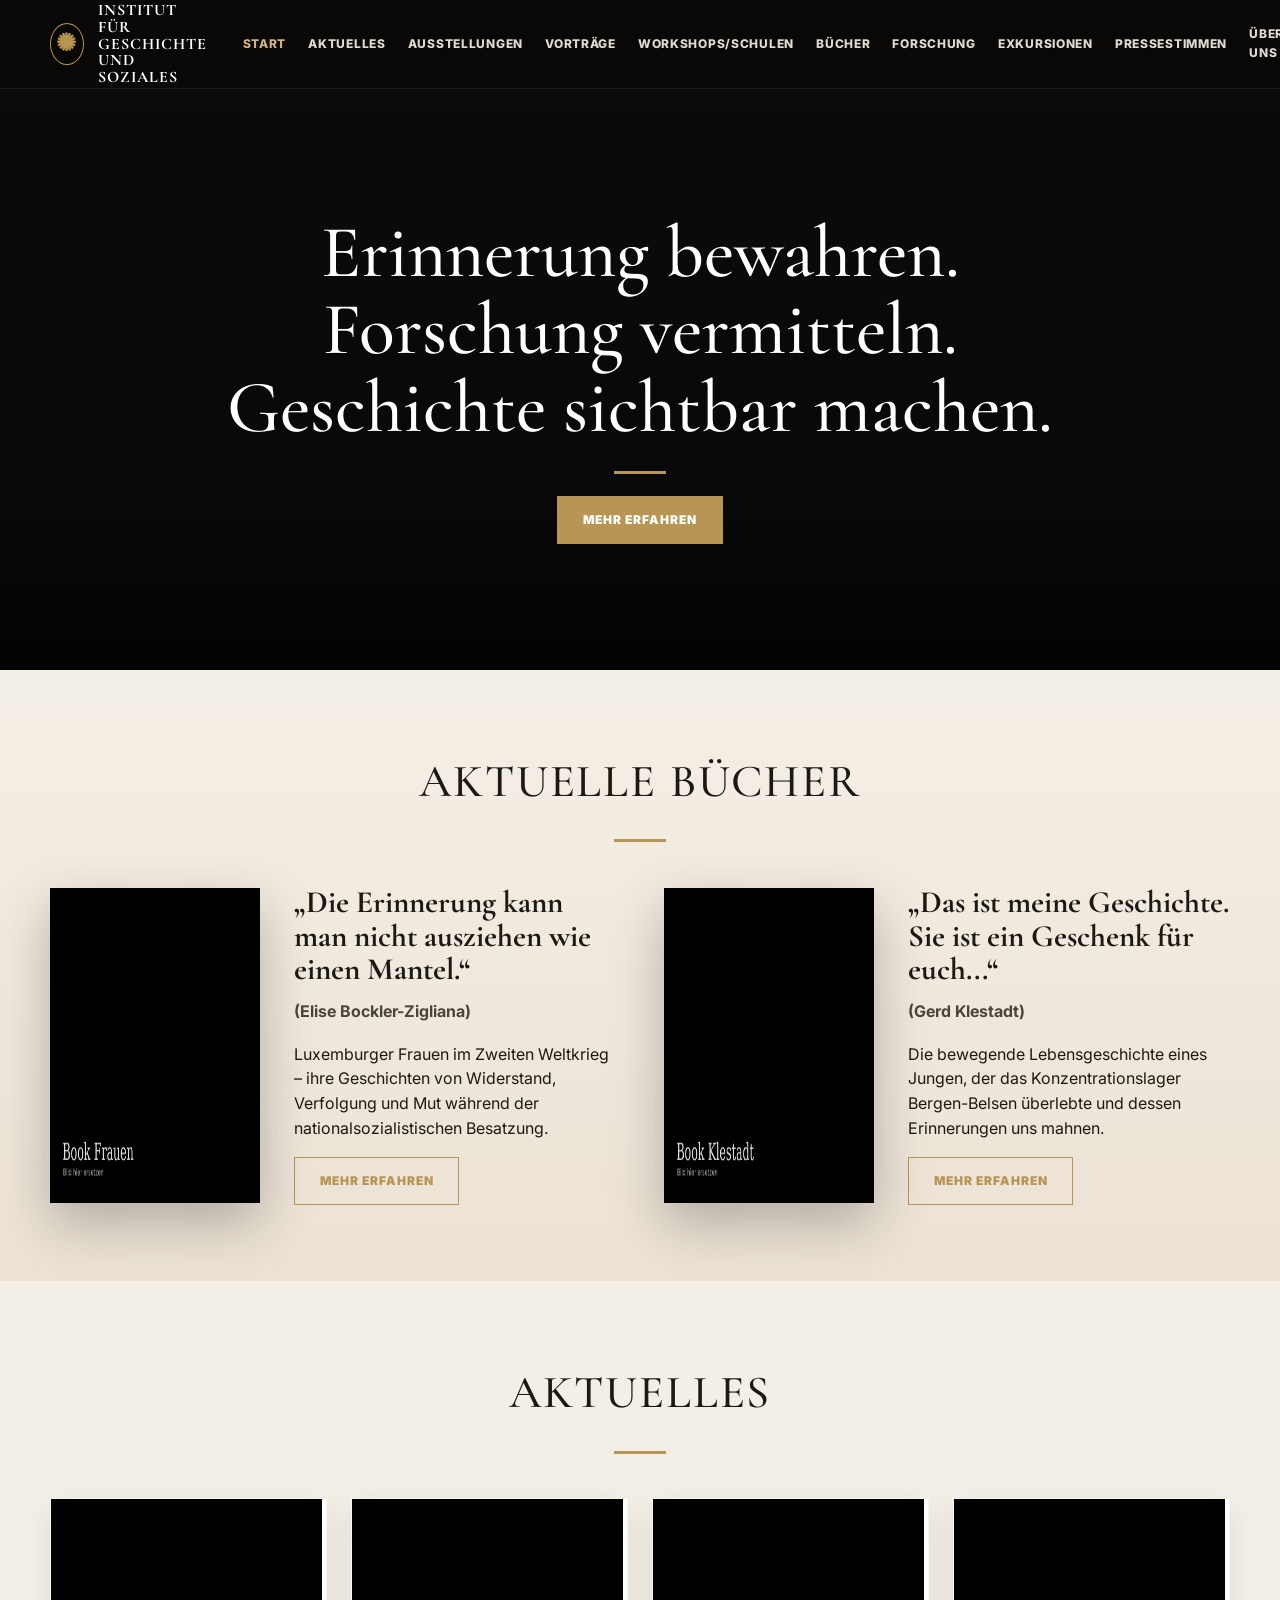
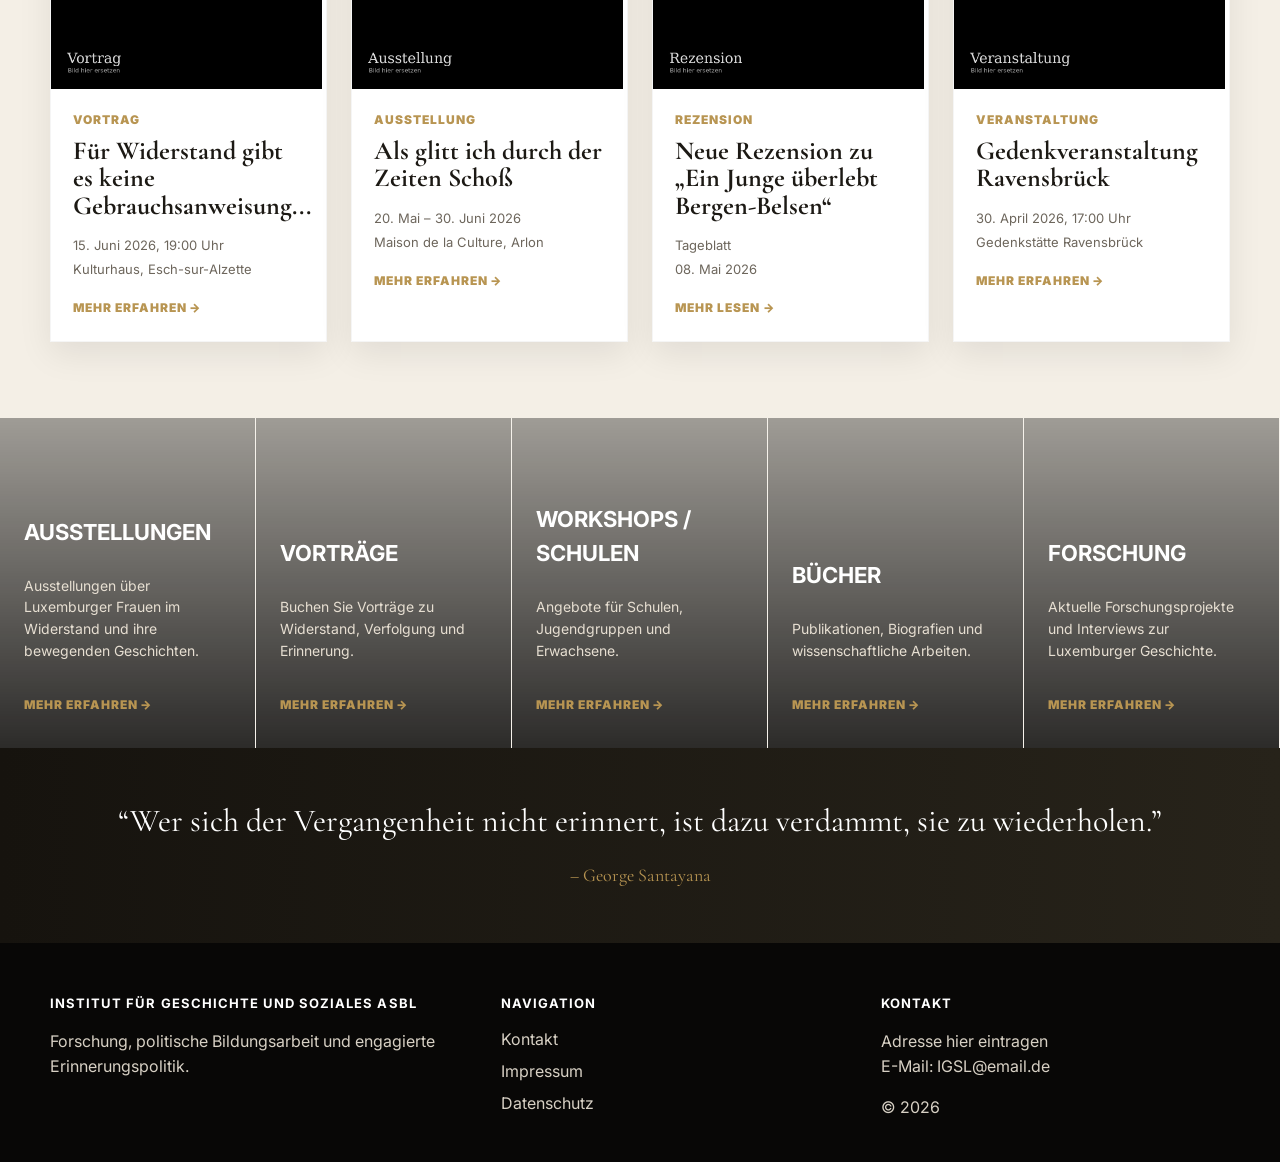
==== index.html @ d96669d6 "Add files via upload" ====
<!doctype html>
<html lang="de">
<head>
  <meta charset="utf-8">
  <meta name="viewport" content="width=device-width, initial-scale=1">
  <title>Start | Institut für Geschichte und Soziales</title>
  <meta name="description" content="Institut für Geschichte und Soziales ASBL – Forschung, Ausstellungen, Vorträge und politische Bildungsarbeit.">
  <link rel="preconnect" href="https://fonts.googleapis.com">
  <link rel="preconnect" href="https://fonts.gstatic.com" crossorigin>
  <link href="https://fonts.googleapis.com/css2?family=Cormorant+Garamond:wght@400;500;600;700&family=Inter:wght@400;600;700;800;900&display=swap" rel="stylesheet">
  <link rel="stylesheet" href="assets/css/style.css">
</head>
<body>
<header class="topbar">
  <div class="container nav">
    <a class="logo" href="index.html"><span class="logo-mark">✺</span><span>Institut<br>für Geschichte<br>und Soziales</span></a>
    <nav class="menu">
      <a class="active" href="index.html">Start</a>
      <a class="" href="aktuelles.html">Aktuelles</a>
      <a class="" href="ausstellungen.html">Ausstellungen</a>
      <a class="" href="vortraege.html">Vorträge</a>
      <a class="" href="workshops.html">Workshops/Schulen</a>
      <a class="" href="buecher.html">Bücher</a>
      <a class="" href="forschung.html">Forschung</a>
      <a class="" href="exkursionen.html">Exkursionen</a>
      <a class="" href="presse.html">Pressestimmen</a>
      <a class="" href="ueber-uns.html">Über uns</a>
      <a href="#">🔍</a>
    </nav>
    <button class="mobile-toggle" aria-label="Menü öffnen">☰</button>
  </div>
</header>

<main>
<section class="hero" data-slideshow style="--hero-image:url('assets/img/hero/hero-01.jpg')">
  <div class="hero-inner">
    <h1>Erinnerung bewahren.<br>Forschung vermitteln.<br>Geschichte sichtbar machen.</h1>
    <div class="gold-line"></div>
    <a class="btn" href="ueber-uns.html">Mehr erfahren</a>
  </div>
</section>

<section class="section soft">
  <div class="container">
    <div class="section-title"><h2>Aktuelle Bücher</h2><div class="gold-line"></div></div>
    <div class="books-feature">
      <article class="book-card">
        <img class="book-cover" src="assets/img/books/book-frauen.jpg" alt="Buchcover Luxemburger Frauen im Zweiten Weltkrieg">
        <div>
          <h3 class="book-title">„Die Erinnerung kann man nicht ausziehen wie einen Mantel.“</h3>
          <div class="book-author">(Elise Bockler-Zigliana)</div>
          <p>Luxemburger Frauen im Zweiten Weltkrieg – ihre Geschichten von Widerstand, Verfolgung und Mut während der nationalsozialistischen Besatzung.</p>
          <a class="btn ghost" href="buecher.html">Mehr erfahren</a>
        </div>
      </article>
      <article class="book-card">
        <img class="book-cover" src="assets/img/books/book-klestadt.jpg" alt="Buchcover Gerd Klestadt">
        <div>
          <h3 class="book-title">„Das ist meine Geschichte. Sie ist ein Geschenk für euch...“</h3>
          <div class="book-author">(Gerd Klestadt)</div>
          <p>Die bewegende Lebensgeschichte eines Jungen, der das Konzentrationslager Bergen-Belsen überlebte und dessen Erinnerungen uns mahnen.</p>
          <a class="btn ghost" href="buecher.html">Mehr erfahren</a>
        </div>
      </article>
    </div>
  </div>
</section>

<section class="section">
  <div class="container">
    <div class="section-title"><h2>Aktuelles</h2><div class="gold-line"></div></div>
    <div class="grid grid-4">
      <article class="news-card"><img class="news-img" src="assets/img/news/vortrag.jpg"><div class="news-body"><div class="kicker">Vortrag</div><h3>Für Widerstand gibt es keine Gebrauchsanweisung...</h3><div class="meta"><span>15. Juni 2026, 19:00 Uhr</span><span>Kulturhaus, Esch-sur-Alzette</span></div><a class="link" href="aktuelles.html">Mehr erfahren →</a></div></article>
      <article class="news-card"><img class="news-img" src="assets/img/news/ausstellung.jpg"><div class="news-body"><div class="kicker">Ausstellung</div><h3>Als glitt ich durch der Zeiten Schoß</h3><div class="meta"><span>20. Mai – 30. Juni 2026</span><span>Maison de la Culture, Arlon</span></div><a class="link" href="ausstellungen.html">Mehr erfahren →</a></div></article>
      <article class="news-card"><img class="news-img" src="assets/img/news/rezension.jpg"><div class="news-body"><div class="kicker">Rezension</div><h3>Neue Rezension zu „Ein Junge überlebt Bergen-Belsen“</h3><div class="meta"><span>Tageblatt</span><span>08. Mai 2026</span></div><a class="link" href="presse.html">Mehr lesen →</a></div></article>
      <article class="news-card"><img class="news-img" src="assets/img/news/veranstaltung.jpg"><div class="news-body"><div class="kicker">Veranstaltung</div><h3>Gedenkveranstaltung Ravensbrück</h3><div class="meta"><span>30. April 2026, 17:00 Uhr</span><span>Gedenkstätte Ravensbrück</span></div><a class="link" href="aktuelles.html">Mehr erfahren →</a></div></article>
    </div>
  </div>
</section>

<section class="feature-tiles">
  <a class="tile" href="ausstellungen.html" style="--tile-img:url('assets/img/sections/ausstellungen.jpg')"><h3>Ausstellungen</h3><p>Ausstellungen über Luxemburger Frauen im Widerstand und ihre bewegenden Geschichten.</p><span class="link">Mehr erfahren →</span></a>
  <a class="tile" href="vortraege.html" style="--tile-img:url('assets/img/sections/vortraege.jpg')"><h3>Vorträge</h3><p>Buchen Sie Vorträge zu Widerstand, Verfolgung und Erinnerung.</p><span class="link">Mehr erfahren →</span></a>
  <a class="tile" href="workshops.html" style="--tile-img:url('assets/img/sections/workshops.jpg')"><h3>Workshops / Schulen</h3><p>Angebote für Schulen, Jugendgruppen und Erwachsene.</p><span class="link">Mehr erfahren →</span></a>
  <a class="tile" href="buecher.html" style="--tile-img:url('assets/img/sections/buecher.jpg')"><h3>Bücher</h3><p>Publikationen, Biografien und wissenschaftliche Arbeiten.</p><span class="link">Mehr erfahren →</span></a>
  <a class="tile" href="forschung.html" style="--tile-img:url('assets/img/sections/forschung.jpg')"><h3>Forschung</h3><p>Aktuelle Forschungsprojekte und Interviews zur Luxemburger Geschichte.</p><span class="link">Mehr erfahren →</span></a>
</section>

<section class="quote-band"><div class="container"><p class="quote">“Wer sich der Vergangenheit nicht erinnert, ist dazu verdammt, sie zu wiederholen.”<br><span style="font-size:18px;color:var(--gold)">– George Santayana</span></p></div></section>
</main>

<footer class="footer">
  <div class="container footer-grid">
    <div>
      <h4>Institut für Geschichte und Soziales ASBL</h4>
      <p>Forschung, politische Bildungsarbeit und engagierte Erinnerungspolitik.</p>
    </div>
    <div>
      <h4>Navigation</h4>
      <a href="kontakt.html">Kontakt</a>
      <a href="impressum.html">Impressum</a>
      <a href="datenschutz.html">Datenschutz</a>
    </div>
    <div>
      <h4>Kontakt</h4>
      <p>Adresse hier eintragen<br>E-Mail: IGSL@email.de</p>
      <p>© 2026</p>
    </div>
  </div>
</footer>
<script src="assets/js/main.js"></script>
</body>
</html>
---- assets/css/style.css ----
:root{
  --bg:#0c0b09;
  --bg-soft:#15130f;
  --paper:#f4efe6;
  --paper-2:#ebe2d4;
  --ink:#1c1914;
  --muted:#6d665c;
  --gold:#b89552;
  --gold-light:#d3b677;
  --line:rgba(184,149,82,.35);
  --white:#fff;
  --shadow:0 20px 50px rgba(0,0,0,.25);
}
*{box-sizing:border-box}
html{scroll-behavior:smooth}
body{
  margin:0;
  font-family:Inter, Arial, sans-serif;
  background:var(--paper);
  color:var(--ink);
  line-height:1.55;
}
img{max-width:100%;display:block}
a{color:inherit;text-decoration:none}
.container{width:min(1180px,calc(100% - 40px));margin:auto}
.serif{font-family:"Cormorant Garamond", Georgia, serif}
.topbar{
  position:fixed;top:0;left:0;right:0;z-index:50;
  background:rgba(10,9,7,.94);
  backdrop-filter:blur(12px);
  border-bottom:1px solid rgba(255,255,255,.08);
}
.nav{
  height:88px;display:flex;align-items:center;justify-content:space-between;gap:28px;
}
.logo{display:flex;align-items:center;gap:14px;color:#fff;font-family:"Cormorant Garamond", Georgia, serif;font-weight:700;letter-spacing:.06em;text-transform:uppercase;line-height:1.05}
.logo-mark{width:42px;height:42px;border:1px solid var(--gold);border-radius:50%;display:grid;place-items:center;color:var(--gold);font-size:24px}
.menu{display:flex;align-items:center;gap:22px;font-size:12px;text-transform:uppercase;font-weight:800;letter-spacing:.06em;color:#f7f2e8}
.menu a{opacity:.9}
.menu a:hover,.menu a.active{color:var(--gold-light);opacity:1}
.mobile-toggle{display:none;background:none;border:0;color:white;font-size:28px}
.hero{
  min-height:670px;padding-top:88px;position:relative;overflow:hidden;background:#111;color:white;display:grid;place-items:center;text-align:center;
}
.hero::before{
  content:"";position:absolute;inset:0;
  background:
    linear-gradient(rgba(0,0,0,.35),rgba(0,0,0,.55)),
    var(--hero-image, url('../img/hero/hero-01.jpg'));
  background-size:cover;background-position:center;
  filter:grayscale(1) contrast(1.08);
  transform:scale(1.02);
}
.hero::after{content:"";position:absolute;inset:auto 0 0 0;height:160px;background:linear-gradient(transparent,rgba(0,0,0,.75))}
.hero-inner{position:relative;z-index:2;width:min(880px,calc(100% - 40px));padding:70px 0}
.hero h1{font-family:"Cormorant Garamond", Georgia, serif;font-size:clamp(42px,6vw,74px);line-height:1.05;font-weight:500;margin:0 0 24px}
.gold-line{width:52px;height:3px;background:var(--gold);margin:22px auto}
.btn{display:inline-flex;align-items:center;justify-content:center;gap:10px;border:1px solid var(--gold);background:var(--gold);color:white;padding:14px 25px;font-size:12px;text-transform:uppercase;font-weight:900;letter-spacing:.08em;transition:.2s}
.btn:hover{transform:translateY(-2px);box-shadow:0 12px 30px rgba(184,149,82,.3)}
.btn.ghost{background:transparent;color:var(--gold)}
.btn.ghost:hover{background:var(--gold);color:white}
.section{padding:76px 0}
.section.dark{background:var(--bg);color:white}
.section.soft{background:linear-gradient(180deg,var(--paper),var(--paper-2))}
.section-title{text-align:center;margin:0 0 44px}
.section-title h2{font-family:"Cormorant Garamond", Georgia, serif;font-size:clamp(32px,4vw,46px);font-weight:500;text-transform:uppercase;letter-spacing:.04em;margin:0}
.section-title p{max-width:780px;margin:16px auto 0;color:var(--muted)}
.dark .section-title p{color:#c8c0b1}
.books-feature{display:grid;grid-template-columns:1fr 1fr;gap:48px;align-items:stretch}
.book-card{display:grid;grid-template-columns:210px 1fr;gap:34px;align-items:center}
.book-cover{aspect-ratio:2/3;background:linear-gradient(135deg,#222,#777);box-shadow:var(--shadow);position:relative;overflow:hidden}
.book-cover::after{content:"";position:absolute;inset:0;background:linear-gradient(110deg,transparent,rgba(255,255,255,.13),transparent);transform:translateX(-100%);animation:shine 5s infinite}
@keyframes shine{50%,100%{transform:translateX(100%)}}
.book-title{font-family:"Cormorant Garamond", Georgia, serif;font-size:31px;line-height:1.08;margin:0 0 12px}
.book-author{color:#4b443b;font-weight:700;margin-bottom:18px}
.grid{display:grid;gap:24px}
.grid-3{grid-template-columns:repeat(3,1fr)}
.grid-4{grid-template-columns:repeat(4,1fr)}
.news-card,.content-card{
  background:#fff;box-shadow:0 12px 32px rgba(0,0,0,.08);border:1px solid rgba(0,0,0,.04);overflow:hidden;
}
.news-img,.section-card-img{height:190px;background:linear-gradient(135deg,#2b2925,#938a7a);filter:grayscale(.75);background-size:cover;background-position:center}
.news-body,.content-body{padding:22px}
.kicker{font-size:12px;text-transform:uppercase;letter-spacing:.08em;font-weight:900;color:var(--gold);margin-bottom:8px}
.news-body h3,.content-body h3{font-family:"Cormorant Garamond", Georgia, serif;font-size:26px;line-height:1.05;margin:0 0 12px}
.meta{font-size:13px;color:var(--muted);display:grid;gap:4px;margin-top:16px}
.link{display:inline-flex;margin-top:20px;color:var(--gold);font-weight:900;font-size:12px;text-transform:uppercase;letter-spacing:.08em}
.feature-tiles{display:grid;grid-template-columns:repeat(5,1fr)}
.tile{min-height:330px;position:relative;color:white;padding:34px 24px;display:flex;flex-direction:column;justify-content:flex-end;overflow:hidden;border-right:1px solid rgba(255,255,255,.2)}
.tile::before{content:"";position:absolute;inset:0;background:linear-gradient(rgba(0,0,0,.35),rgba(0,0,0,.82)),var(--tile-img);background-size:cover;background-position:center;filter:grayscale(1);transition:.3s}
.tile:hover::before{transform:scale(1.05);filter:grayscale(.35)}
.tile>*{position:relative}
.tile h3{font-size:22px;text-transform:uppercase;margin:0 0 12px}
.tile p{font-size:14px;color:#e7dfd2}
.quote-band{background:linear-gradient(90deg,#16130e,#27231a);color:white;padding:48px 0}
.quote{font-family:"Cormorant Garamond", Georgia, serif;font-size:32px;text-align:center;margin:0}
.footer{background:#080706;color:#d7d0c4;padding:50px 0 26px}
.footer-grid{display:grid;grid-template-columns:1.2fr 1fr 1fr;gap:32px}
.footer h4{color:white;margin:0 0 14px;text-transform:uppercase;font-size:13px;letter-spacing:.08em}
.footer a{display:block;color:#d7d0c4;margin:7px 0}
.subhero{padding:170px 0 80px;background:linear-gradient(rgba(0,0,0,.55),rgba(0,0,0,.72)),var(--hero-image,url('../img/hero/hero-02.jpg'));background-size:cover;background-position:center;color:white;text-align:center;filter:none}
.subhero h1{font-family:"Cormorant Garamond", Georgia, serif;font-size:clamp(44px,6vw,72px);font-weight:500;margin:0}
.subhero p{max-width:760px;margin:16px auto 0;color:#ece5d7}
.prose{font-size:18px;max-width:980px;margin:auto}
.prose p{margin:0 0 22px}
.accordion{max-width:1040px;margin:30px auto 0;display:grid;gap:16px}
.acc-item{background:#fff;border:1px solid rgba(0,0,0,.08);box-shadow:0 8px 28px rgba(0,0,0,.06)}
.acc-head{padding:22px 26px;cursor:pointer;display:flex;justify-content:space-between;gap:20px;align-items:center}
.acc-head h3{font-family:"Cormorant Garamond", Georgia, serif;font-size:28px;margin:0;line-height:1.1}
.acc-content{display:none;padding:0 26px 26px;color:#332e27}
.acc-item.open .acc-content{display:block}
.acc-content ul{margin:16px 0 0;padding-left:20px}
.list-clean{padding-left:20px}
.two-col{display:grid;grid-template-columns:1fr 1fr;gap:36px;align-items:start}
.timeline{display:grid;gap:18px;max-width:980px;margin:auto}
.timeline-item{display:grid;grid-template-columns:120px 1fr;gap:24px;background:#fff;padding:24px;border-left:4px solid var(--gold);box-shadow:0 8px 28px rgba(0,0,0,.06)}
@media (max-width:980px){
  .menu{display:none;position:absolute;top:88px;left:0;right:0;background:#0b0a08;flex-direction:column;align-items:flex-start;padding:24px}
  .menu.open{display:flex}
  .mobile-toggle{display:block}
  .books-feature,.book-card,.two-col{grid-template-columns:1fr}
  .grid-3,.grid-4{grid-template-columns:1fr 1fr}
  .feature-tiles{grid-template-columns:1fr 1fr}
  .footer-grid{grid-template-columns:1fr}
}
@media (max-width:640px){
  .nav{height:76px}.hero{padding-top:76px;min-height:600px}
  .grid-3,.grid-4,.feature-tiles{grid-template-columns:1fr}
  .book-cover{max-width:220px}
  .timeline-item{grid-template-columns:1fr}
}
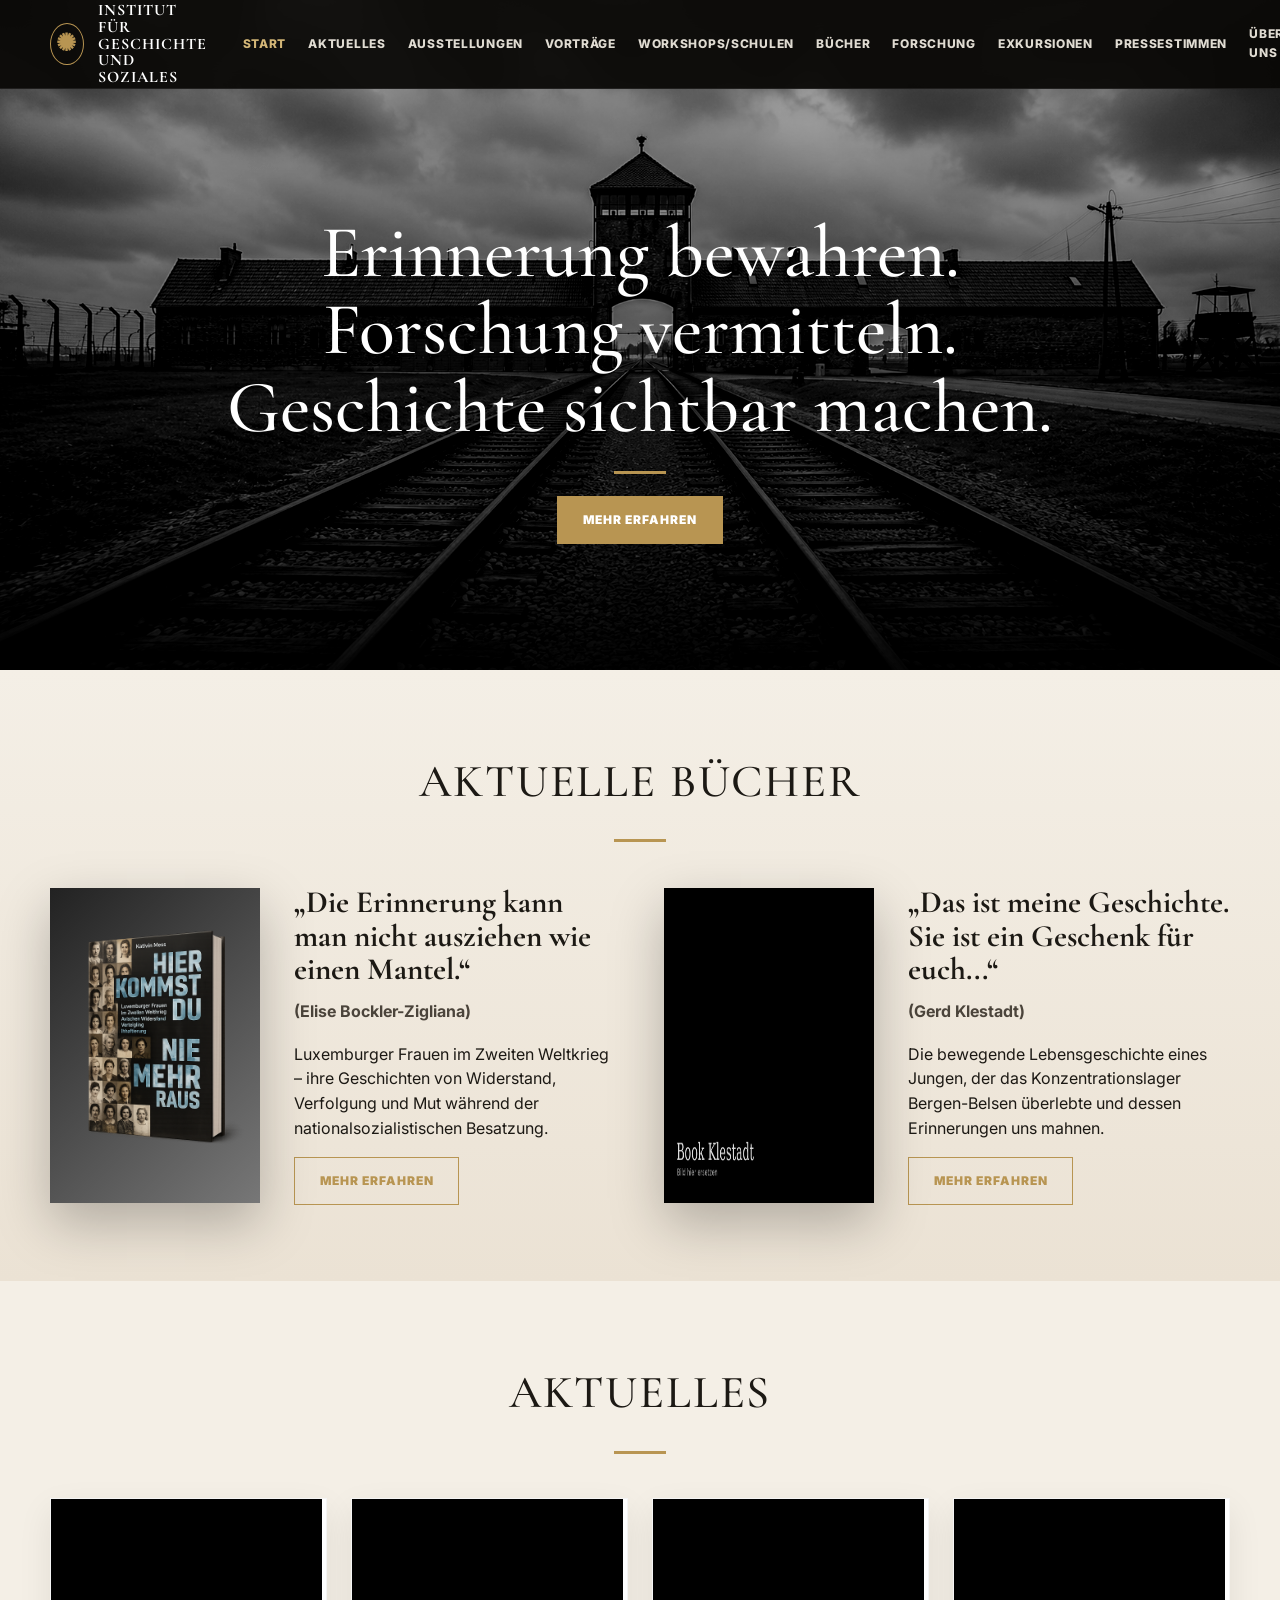
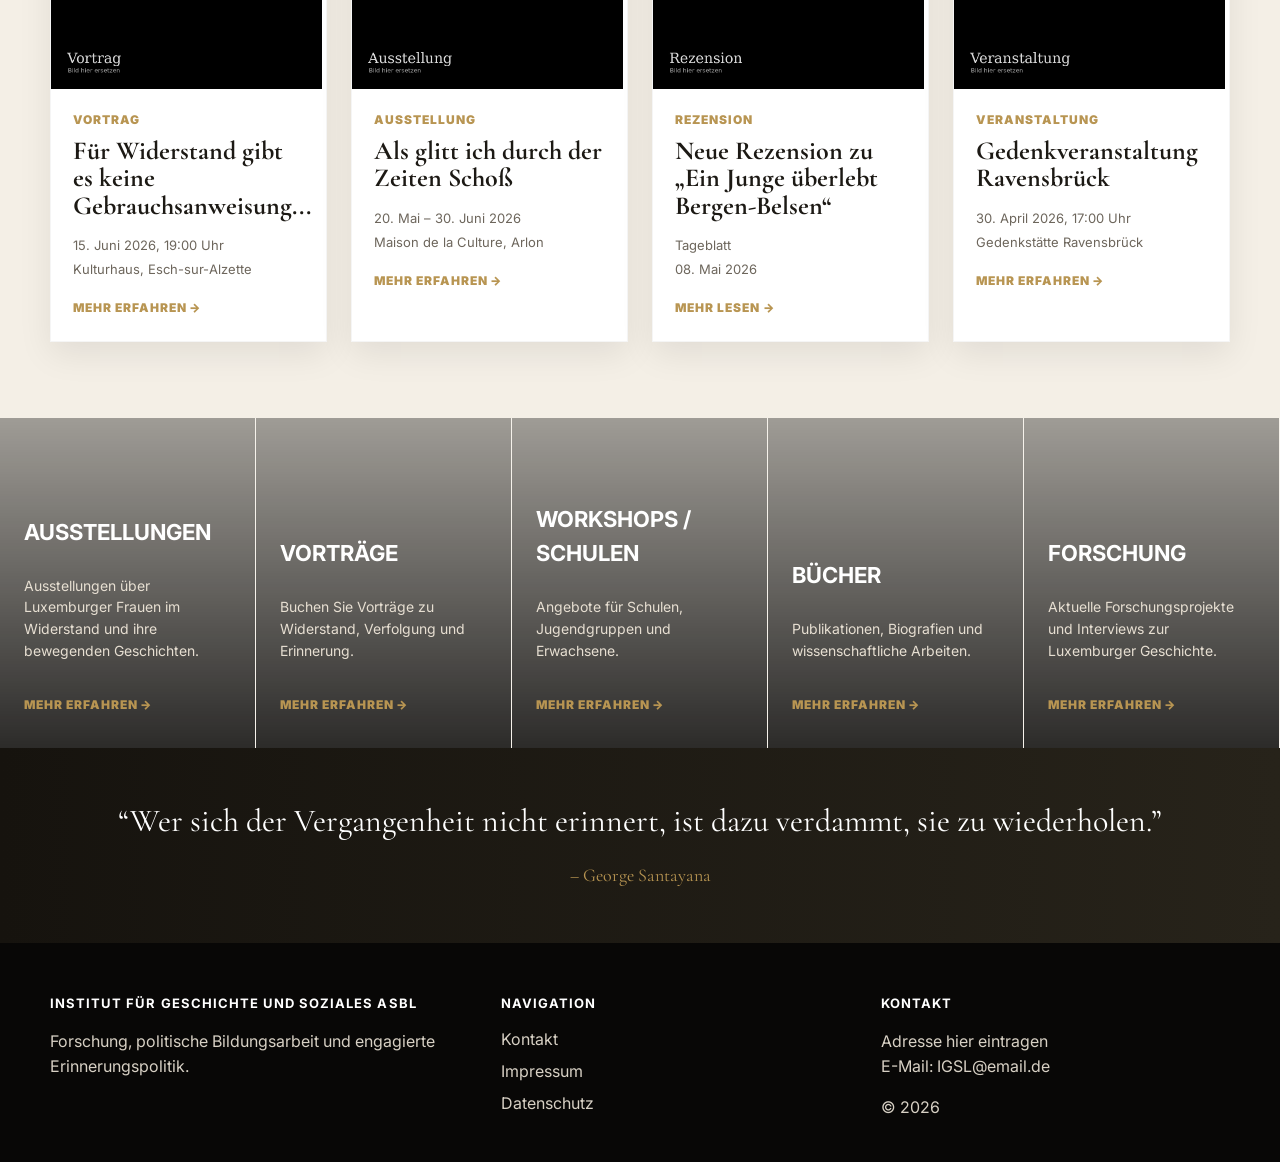
==== commit d554dedb: "Update index.html" ====
--- a/index.html
+++ b/index.html
@@ -45,7 +45,7 @@
     <div class="section-title"><h2>Aktuelle Bücher</h2><div class="gold-line"></div></div>
     <div class="books-feature">
       <article class="book-card">
-        <img class="book-cover" src="assets/img/books/book-frauen.jpg" alt="Buchcover Luxemburger Frauen im Zweiten Weltkrieg">
+        <img class="book-cover" src="assets/img/books/book-frauen.png" alt="Buchcover Luxemburger Frauen im Zweiten Weltkrieg">
         <div>
           <h3 class="book-title">„Die Erinnerung kann man nicht ausziehen wie einen Mantel.“</h3>
           <div class="book-author">(Elise Bockler-Zigliana)</div>
--- a/assets/css/style.css
+++ b/assets/css/style.css
@@ -46,8 +46,8 @@
 .hero::before{
   content:"";position:absolute;inset:0;
   background:
-    linear-gradient(rgba(0,0,0,.35),rgba(0,0,0,.55)),
-    var(--hero-image, url('../img/hero/hero-01.jpg'));
+  linear-gradient(rgba(0,0,0,.35),rgba(0,0,0,.55)),
+  url('../img/hero/hero-01.jpg');
   background-size:cover;background-position:center;
   filter:grayscale(1) contrast(1.08);
   transform:scale(1.02);
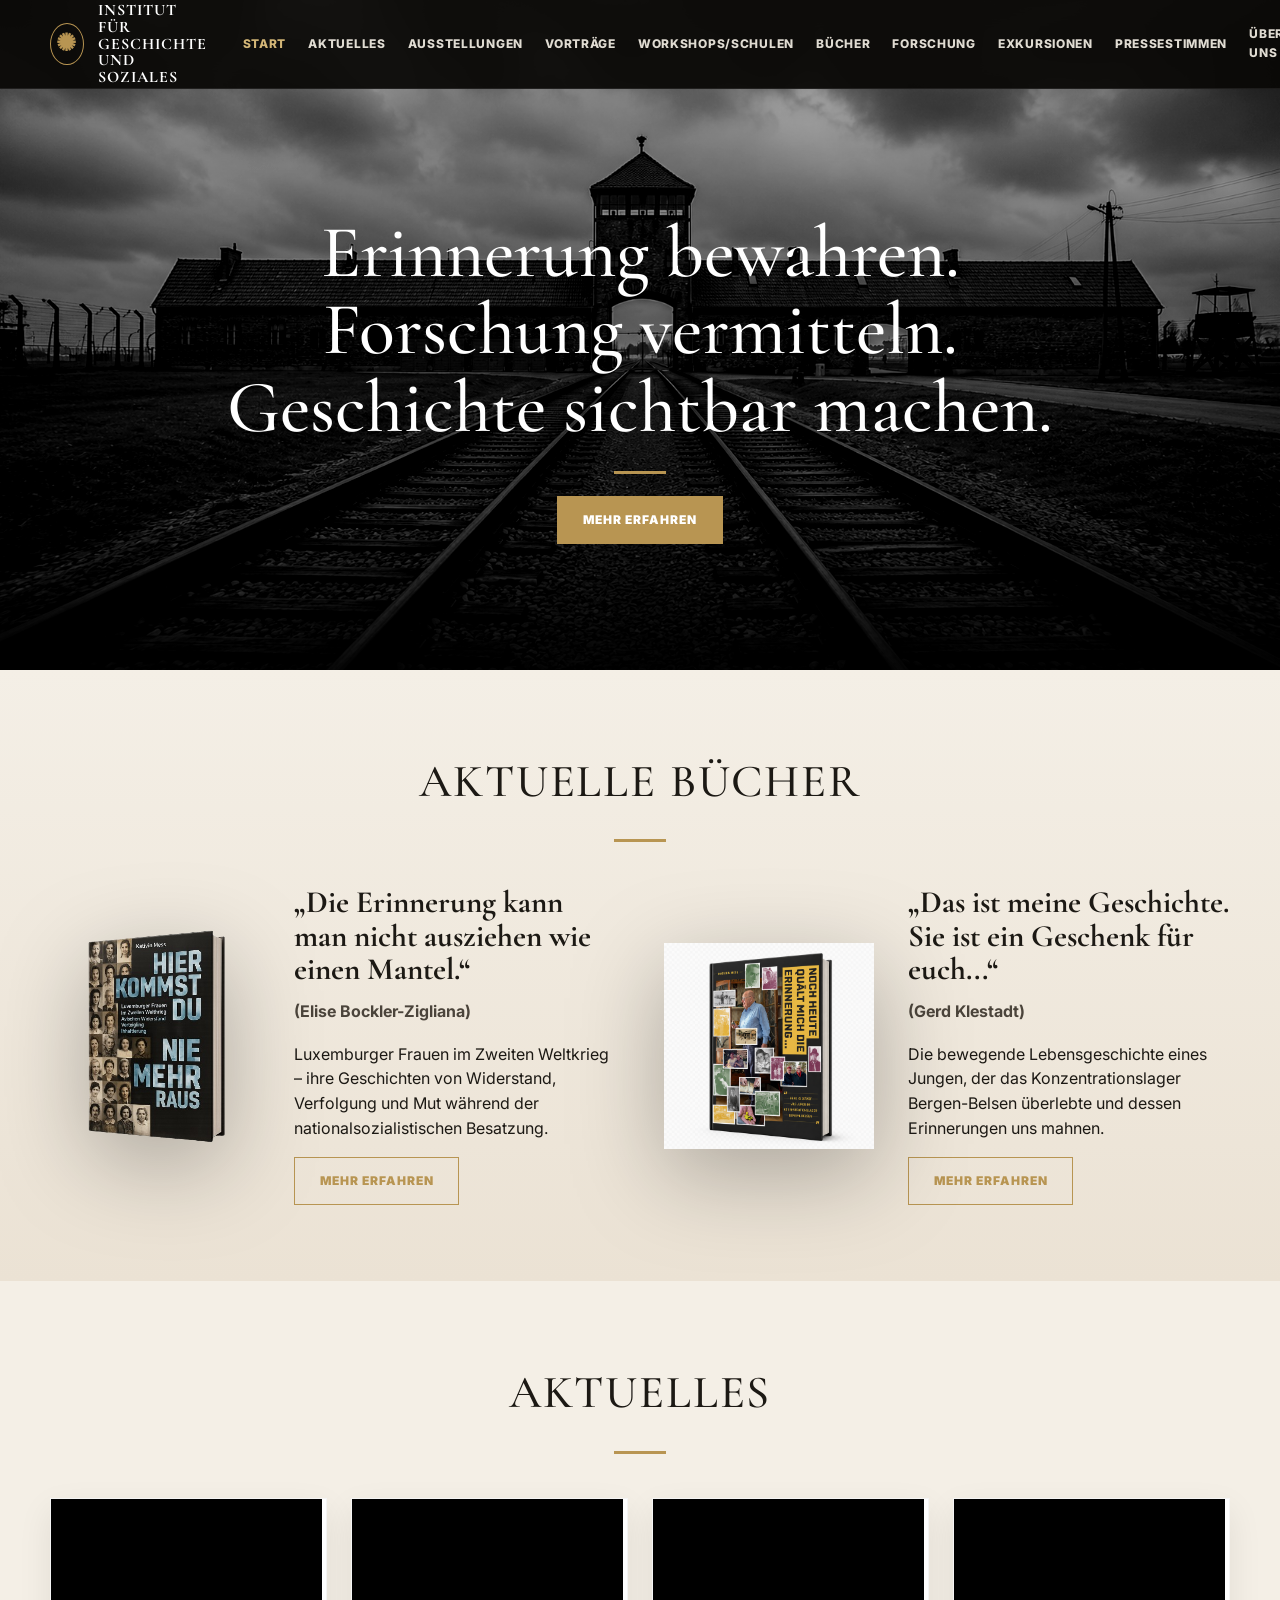
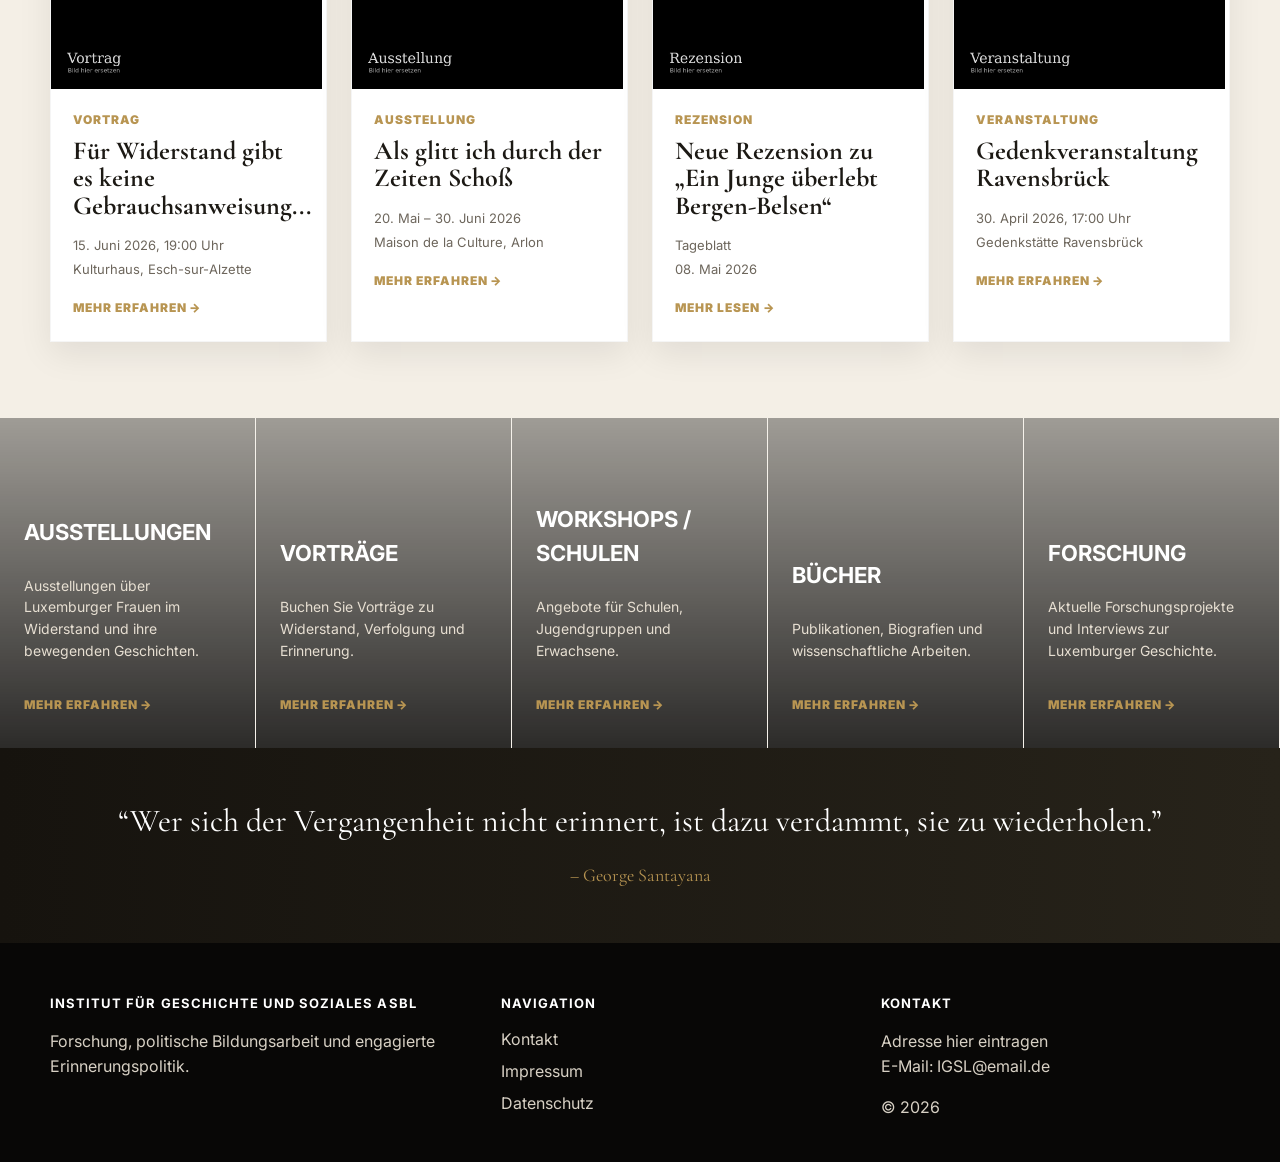
==== commit c9b3fad9: "Update index.html" ====
--- a/index.html
+++ b/index.html
@@ -54,7 +54,7 @@
         </div>
       </article>
       <article class="book-card">
-        <img class="book-cover" src="assets/img/books/book-klestadt.jpg" alt="Buchcover Gerd Klestadt">
+        <img class="book-cover" src="assets/img/books/book-klestadt.png" alt="Buchcover Gerd Klestadt">
         <div>
           <h3 class="book-title">„Das ist meine Geschichte. Sie ist ein Geschenk für euch...“</h3>
           <div class="book-author">(Gerd Klestadt)</div>
--- a/assets/css/style.css
+++ b/assets/css/style.css
@@ -69,9 +69,16 @@
 .dark .section-title p{color:#c8c0b1}
 .books-feature{display:grid;grid-template-columns:1fr 1fr;gap:48px;align-items:stretch}
 .book-card{display:grid;grid-template-columns:210px 1fr;gap:34px;align-items:center}
-.book-cover{aspect-ratio:2/3;background:linear-gradient(135deg,#222,#777);box-shadow:var(--shadow);position:relative;overflow:hidden}
-.book-cover::after{content:"";position:absolute;inset:0;background:linear-gradient(110deg,transparent,rgba(255,255,255,.13),transparent);transform:translateX(-100%);animation:shine 5s infinite}
-@keyframes shine{50%,100%{transform:translateX(100%)}}
+.book-cover{
+    width:260px;
+    max-width:100%;
+    display:block;
+    background:none;
+    box-shadow:none;
+    position:relative;
+    overflow:visible;
+    filter:drop-shadow(0 25px 45px rgba(0,0,0,.28));
+}
 .book-title{font-family:"Cormorant Garamond", Georgia, serif;font-size:31px;line-height:1.08;margin:0 0 12px}
 .book-author{color:#4b443b;font-weight:700;margin-bottom:18px}
 .grid{display:grid;gap:24px}
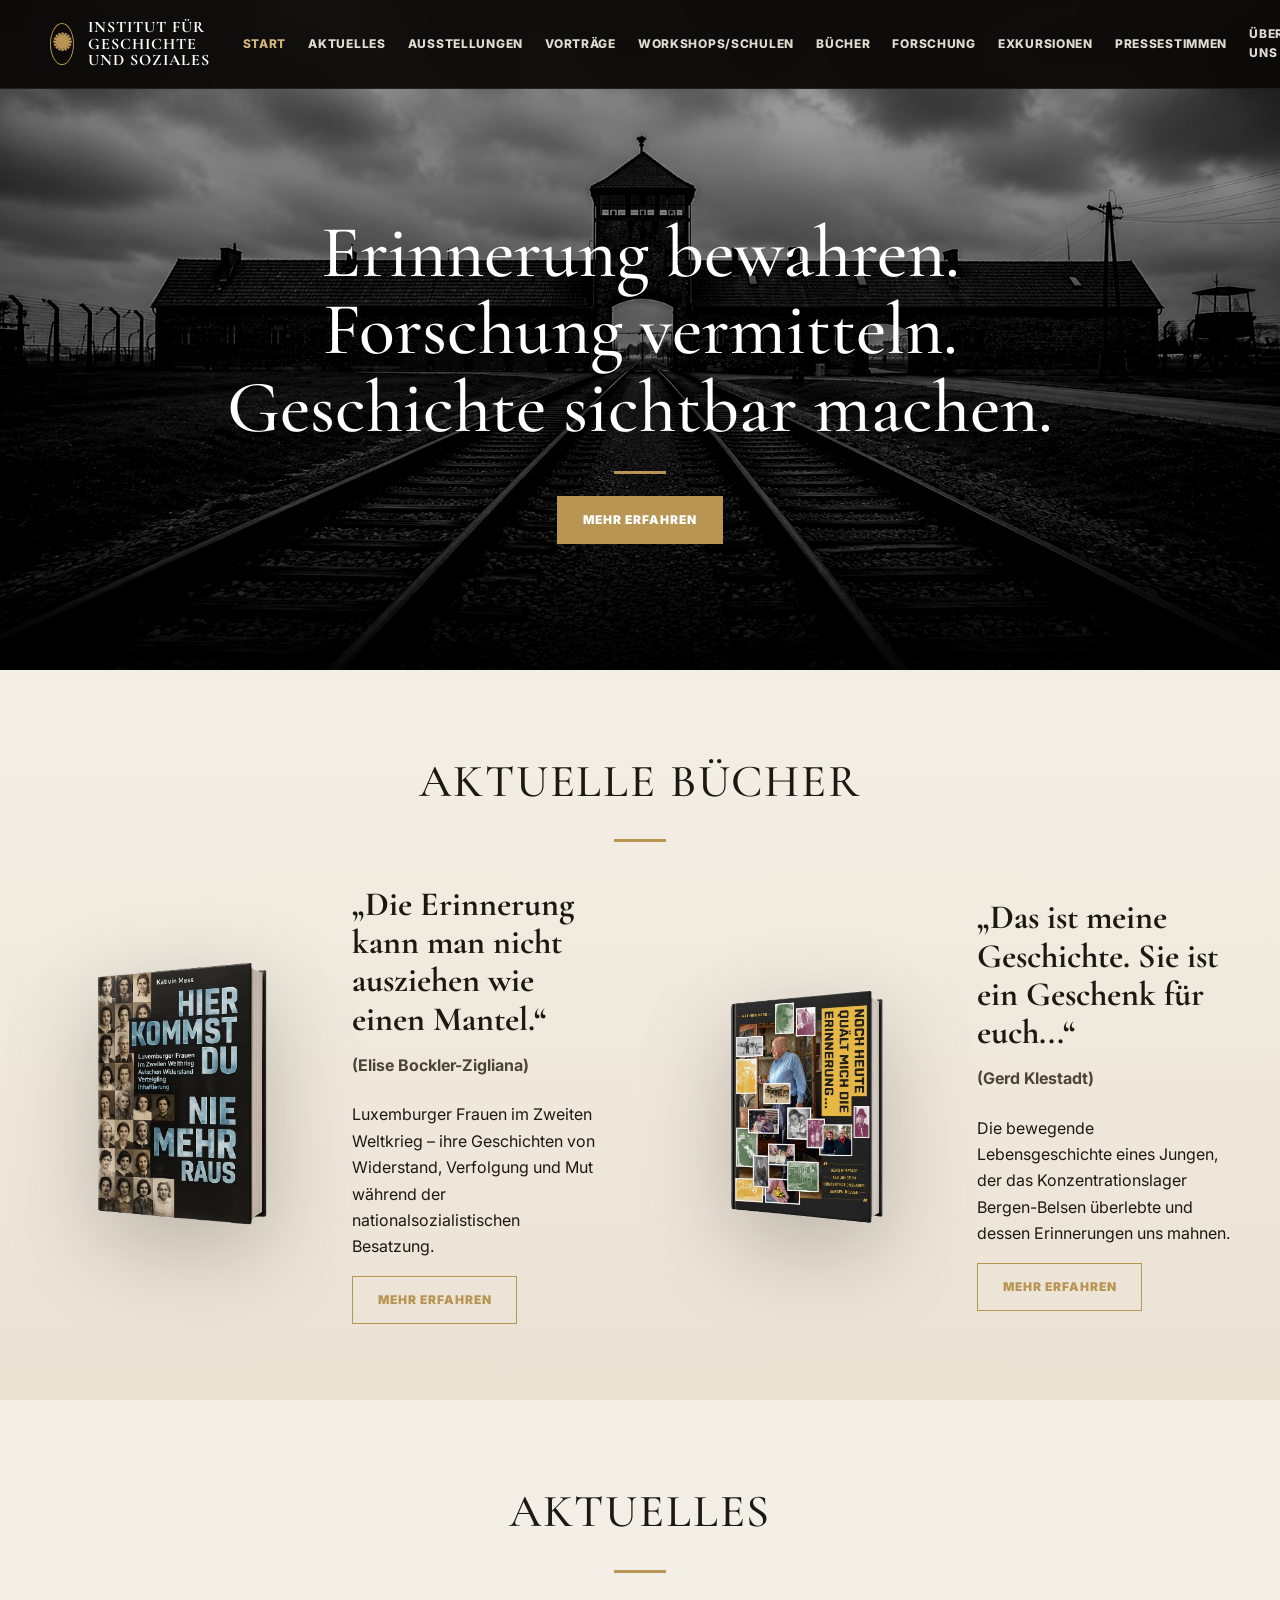
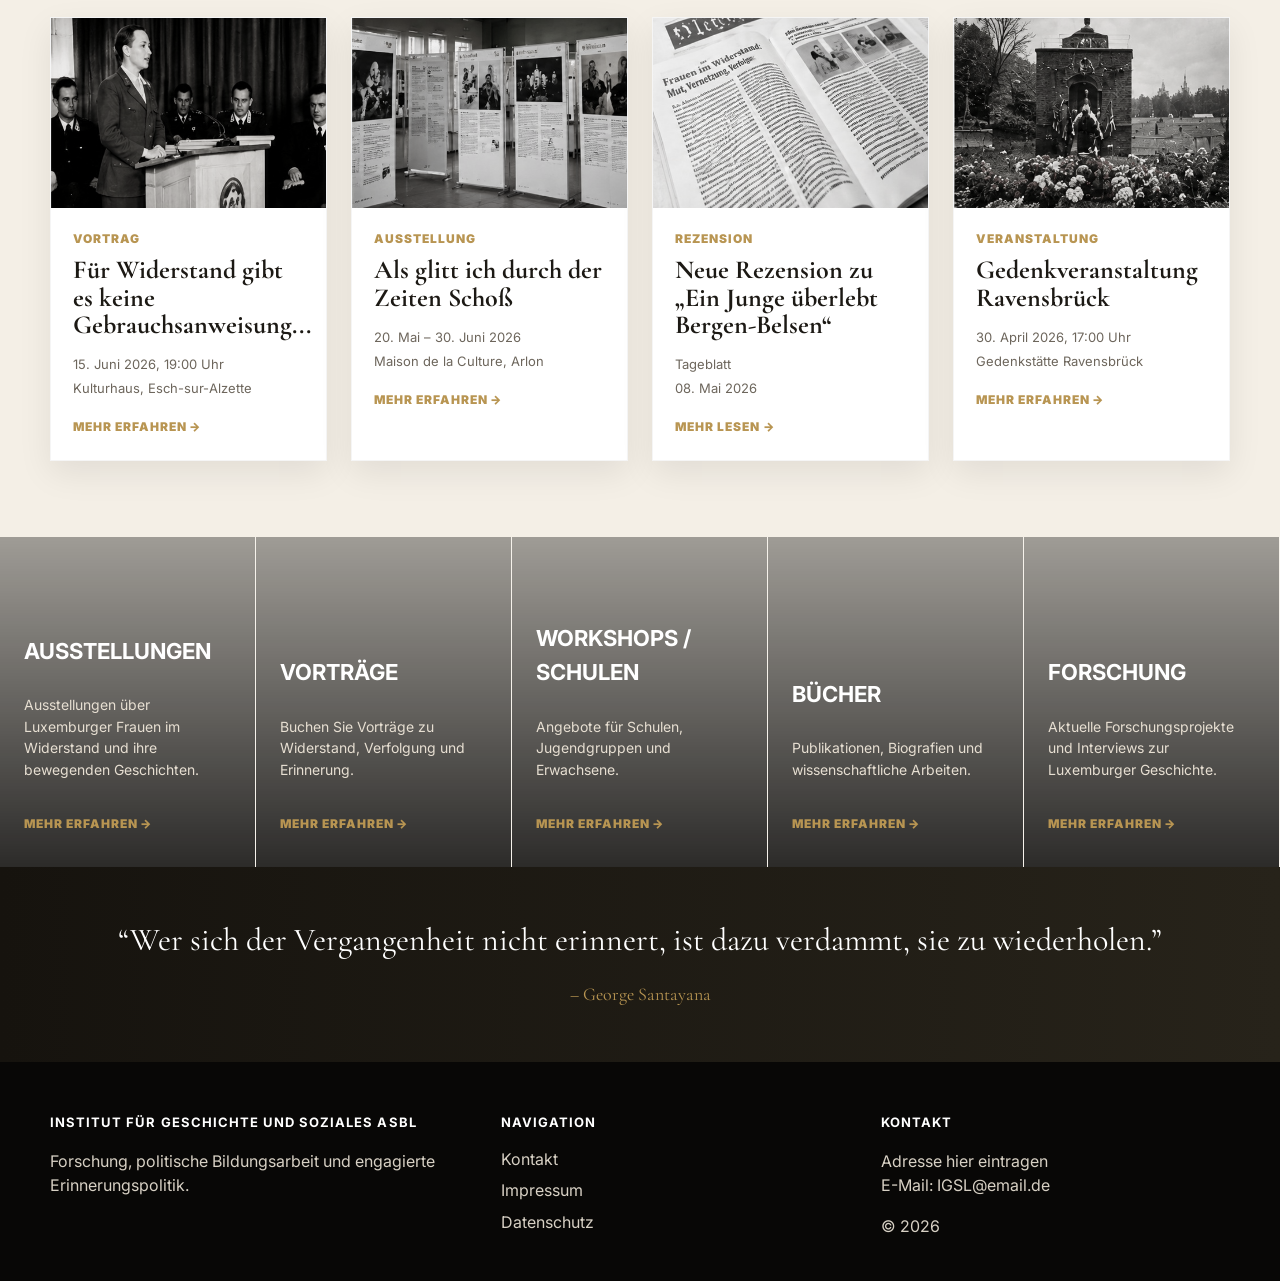
==== commit 5729c876: "Update index.html" ====
--- a/index.html
+++ b/index.html
@@ -13,7 +13,7 @@
 <body>
 <header class="topbar">
   <div class="container nav">
-    <a class="logo" href="index.html"><span class="logo-mark">✺</span><span>Institut<br>für Geschichte<br>und Soziales</span></a>
+    <a class="logo" href="index.html"><span class="logo-mark">✺</span><span>Institut für Geschichte<br>und Soziales</span></a>
     <nav class="menu">
       <a class="active" href="index.html">Start</a>
       <a class="" href="aktuelles.html">Aktuelles</a>
--- a/assets/css/style.css
+++ b/assets/css/style.css
@@ -67,27 +67,63 @@
 .section-title h2{font-family:"Cormorant Garamond", Georgia, serif;font-size:clamp(32px,4vw,46px);font-weight:500;text-transform:uppercase;letter-spacing:.04em;margin:0}
 .section-title p{max-width:780px;margin:16px auto 0;color:var(--muted)}
 .dark .section-title p{color:#c8c0b1}
-.books-feature{display:grid;grid-template-columns:1fr 1fr;gap:48px;align-items:stretch}
-.book-card{display:grid;grid-template-columns:210px 1fr;gap:34px;align-items:center}
+.books-feature{
+  display:grid;
+  grid-template-columns:1fr 1fr;
+  gap:70px;
+  align-items:center;
+}
+
+.book-card{
+  display:grid;
+  grid-template-columns:260px 1fr;
+  gap:42px;
+  align-items:center;
+}
+
 .book-cover{
-    width:260px;
-    max-width:100%;
-    display:block;
-    background:none;
-    box-shadow:none;
-    position:relative;
-    overflow:visible;
-    filter:drop-shadow(0 25px 45px rgba(0,0,0,.28));
+  width:260px;
+  max-width:100%;
+  display:block;
+  background:none !important;
+  box-shadow:none !important;
+  position:relative;
+  overflow:visible;
+  filter:drop-shadow(0 28px 45px rgba(0,0,0,.22));
 }
-.book-title{font-family:"Cormorant Garamond", Georgia, serif;font-size:31px;line-height:1.08;margin:0 0 12px}
-.book-author{color:#4b443b;font-weight:700;margin-bottom:18px}
+
+.book-title{
+  font-family:"Cormorant Garamond", Georgia, serif;
+  font-size:34px;
+  line-height:1.12;
+  margin:0 0 14px;
+}
+
+.book-author{
+  color:#4b443b;
+  font-weight:700;
+  margin-bottom:24px;
+}
+
+.book-card p{
+  font-size:16px;
+  line-height:1.65;
+  max-width:360px;
+}
 .grid{display:grid;gap:24px}
 .grid-3{grid-template-columns:repeat(3,1fr)}
 .grid-4{grid-template-columns:repeat(4,1fr)}
 .news-card,.content-card{
   background:#fff;box-shadow:0 12px 32px rgba(0,0,0,.08);border:1px solid rgba(0,0,0,.04);overflow:hidden;
 }
-.news-img,.section-card-img{height:190px;background:linear-gradient(135deg,#2b2925,#938a7a);filter:grayscale(.75);background-size:cover;background-position:center}
+.news-img,
+.section-card-img{
+    height:190px;
+    width:100%;
+    object-fit:cover;
+    display:block;
+    filter:grayscale(.75);
+}
 .news-body,.content-body{padding:22px}
 .kicker{font-size:12px;text-transform:uppercase;letter-spacing:.08em;font-weight:900;color:var(--gold);margin-bottom:8px}
 .news-body h3,.content-body h3{font-family:"Cormorant Garamond", Georgia, serif;font-size:26px;line-height:1.05;margin:0 0 12px}
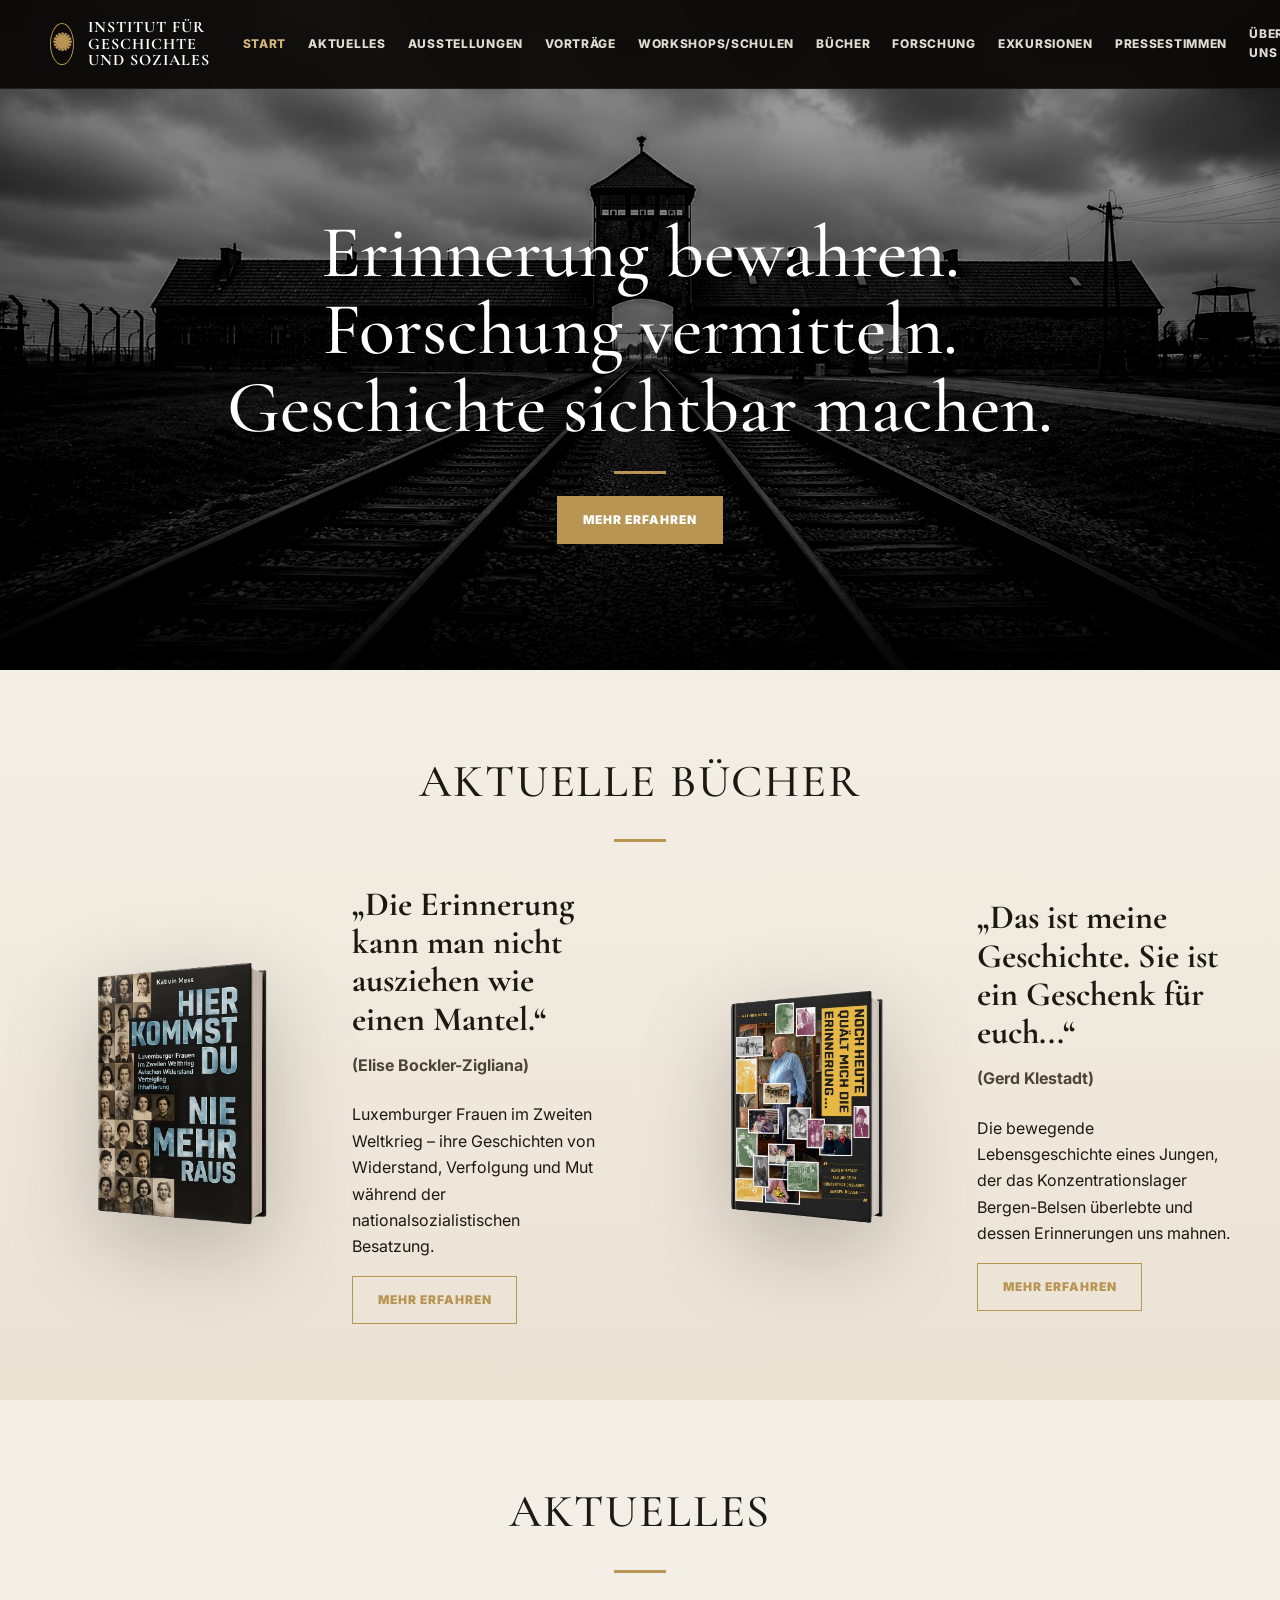
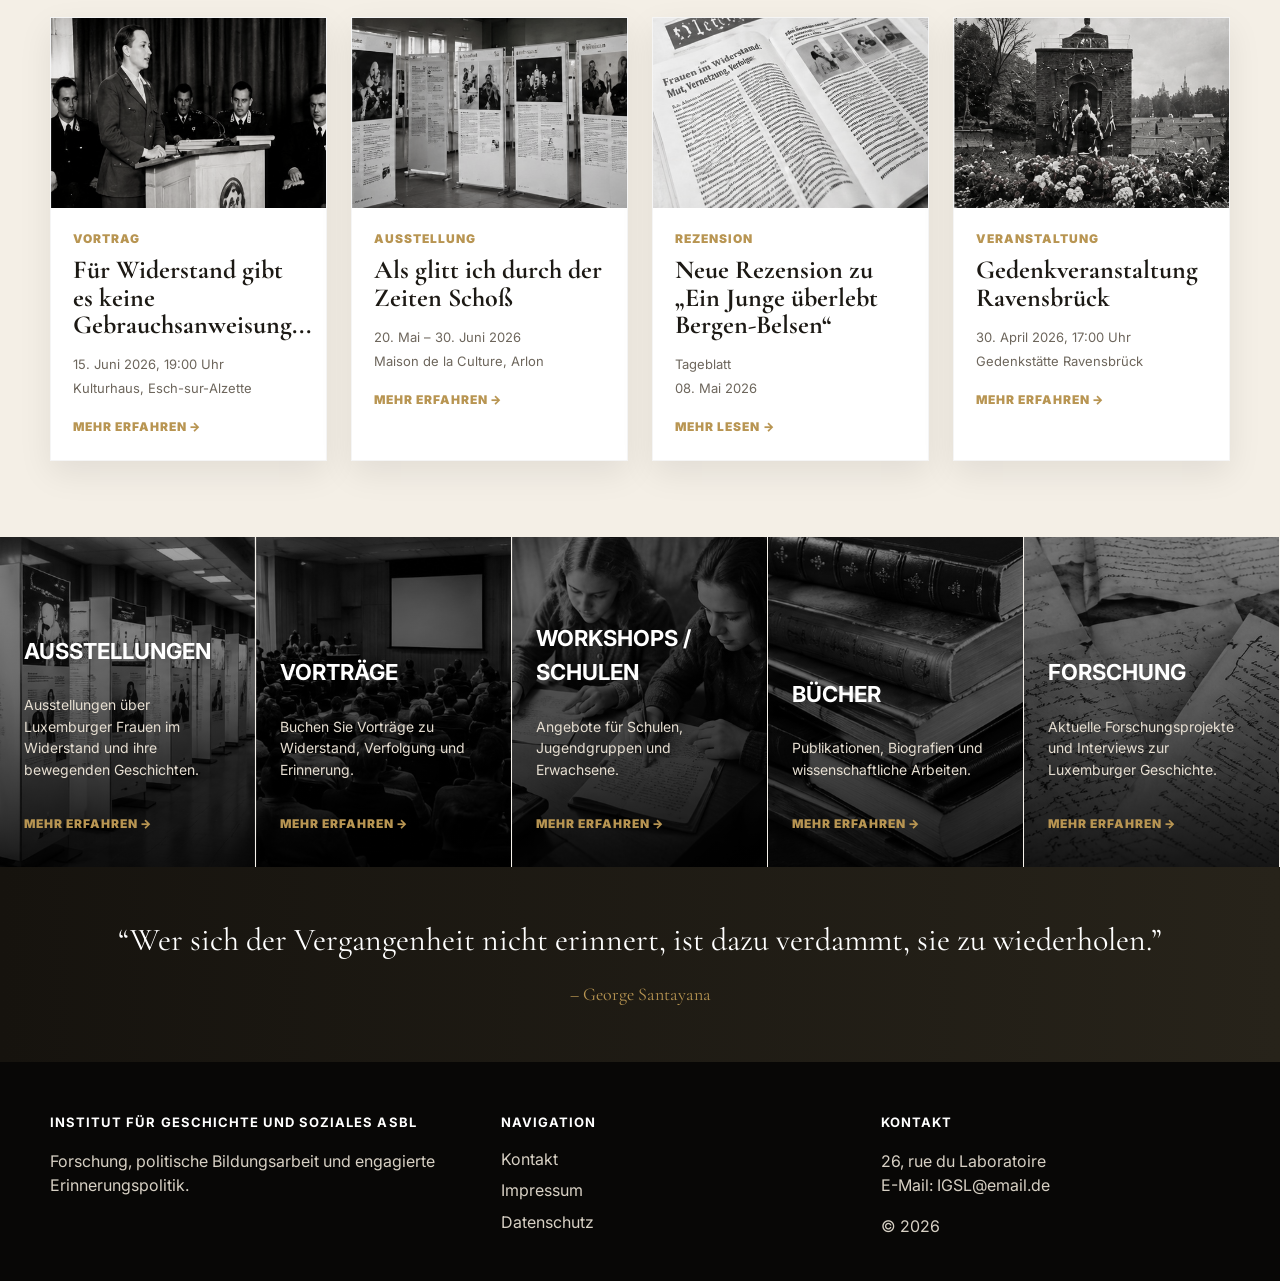
==== commit 7b1d2153: "Update contact address in footer" ====
--- a/index.html
+++ b/index.html
@@ -103,7 +103,7 @@
     </div>
     <div>
       <h4>Kontakt</h4>
-      <p>Adresse hier eintragen<br>E-Mail: IGSL@email.de</p>
+      <p>26, rue du Laboratoire<br>E-Mail: IGSL@email.de</p>
       <p>© 2026</p>
     </div>
   </div>
--- a/assets/css/style.css
+++ b/assets/css/style.css
@@ -131,7 +131,45 @@
 .link{display:inline-flex;margin-top:20px;color:var(--gold);font-weight:900;font-size:12px;text-transform:uppercase;letter-spacing:.08em}
 .feature-tiles{display:grid;grid-template-columns:repeat(5,1fr)}
 .tile{min-height:330px;position:relative;color:white;padding:34px 24px;display:flex;flex-direction:column;justify-content:flex-end;overflow:hidden;border-right:1px solid rgba(255,255,255,.2)}
-.tile::before{content:"";position:absolute;inset:0;background:linear-gradient(rgba(0,0,0,.35),rgba(0,0,0,.82)),var(--tile-img);background-size:cover;background-position:center;filter:grayscale(1);transition:.3s}
+.tile::before{
+content:"";
+position:absolute;
+inset:0;
+background-size:cover;
+background-position:center;
+filter:grayscale(1);
+transition:.3s
+}
+
+.tile:nth-child(1)::before{
+background-image:
+linear-gradient(rgba(0,0,0,.35),rgba(0,0,0,.82)),
+url("../img/sections/ausstellungen.jpg");
+}
+
+.tile:nth-child(2)::before{
+background-image:
+linear-gradient(rgba(0,0,0,.35),rgba(0,0,0,.82)),
+url("../img/sections/vortraege.jpg");
+}
+
+.tile:nth-child(3)::before{
+background-image:
+linear-gradient(rgba(0,0,0,.35),rgba(0,0,0,.82)),
+url("../img/sections/workshops.jpg");
+}
+
+.tile:nth-child(4)::before{
+background-image:
+linear-gradient(rgba(0,0,0,.35),rgba(0,0,0,.82)),
+url("../img/sections/buecher.jpg");
+}
+
+.tile:nth-child(5)::before{
+background-image:
+linear-gradient(rgba(0,0,0,.35),rgba(0,0,0,.82)),
+url("../img/sections/forschung.jpg");
+}
 .tile:hover::before{transform:scale(1.05);filter:grayscale(.35)}
 .tile>*{position:relative}
 .tile h3{font-size:22px;text-transform:uppercase;margin:0 0 12px}
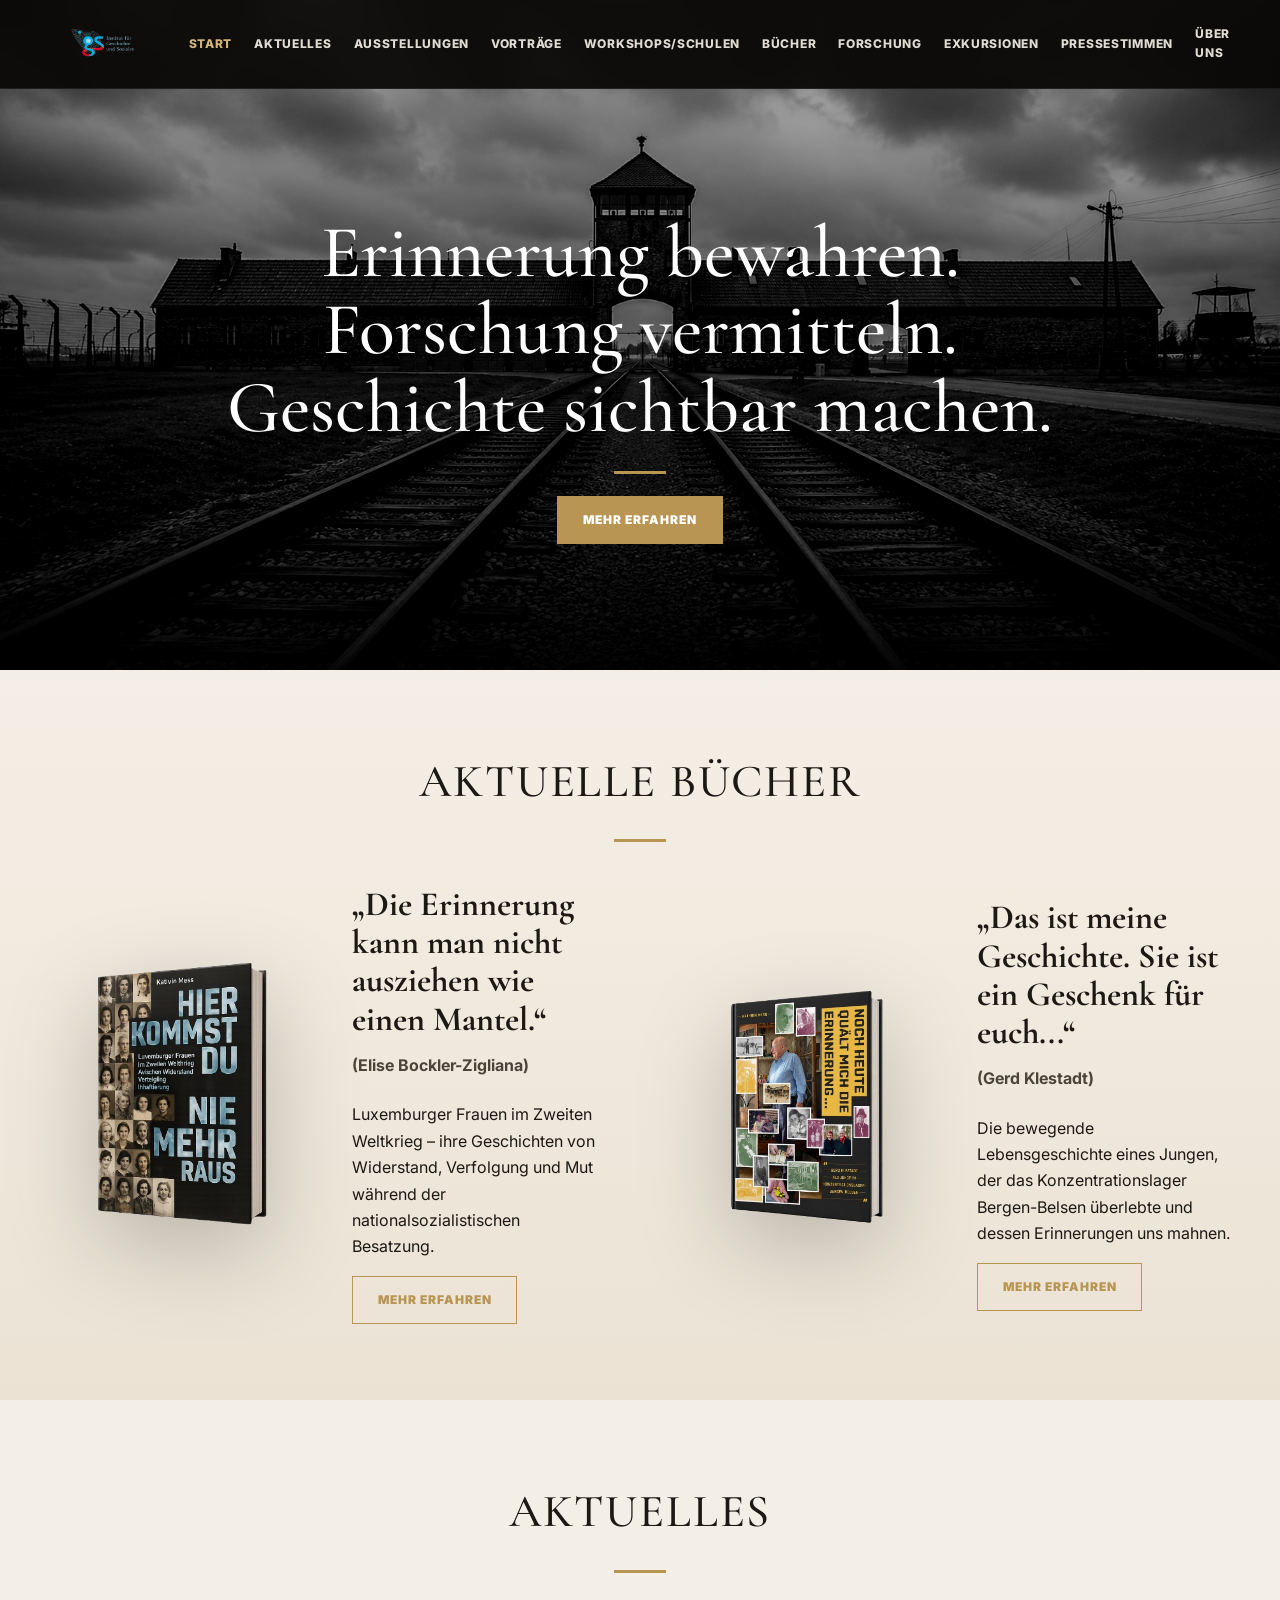
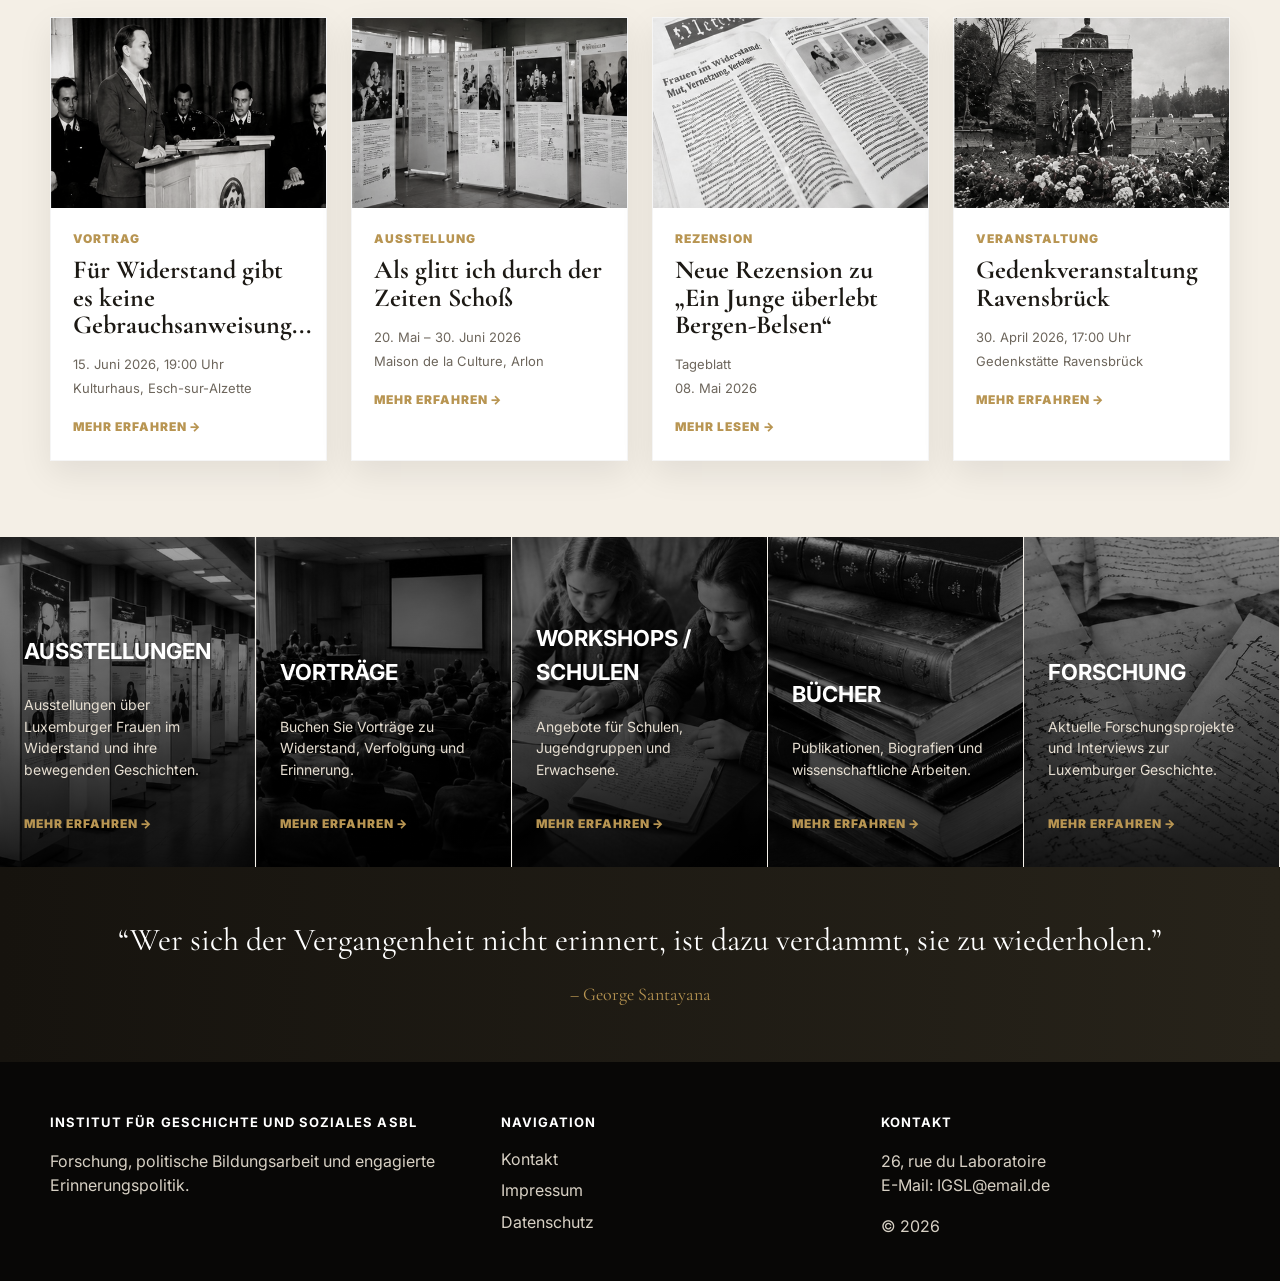
==== commit 2db9f249: "Update logo in index.html to use an image Replaced logo text with an image for better branding." ====
--- a/index.html
+++ b/index.html
@@ -13,7 +13,11 @@
 <body>
 <header class="topbar">
   <div class="container nav">
-    <a class="logo" href="index.html"><span class="logo-mark">✺</span><span>Institut für Geschichte<br>und Soziales</span></a>
+    <a class="logo" href="index.html">
+  <img src="assets/img/logo/igs-logo.png"
+       alt="Institut für Geschichte und Soziales"
+       class="logo-image">
+</a>
     <nav class="menu">
       <a class="active" href="index.html">Start</a>
       <a class="" href="aktuelles.html">Aktuelles</a>
@@ -25,8 +29,7 @@
       <a class="" href="exkursionen.html">Exkursionen</a>
       <a class="" href="presse.html">Pressestimmen</a>
       <a class="" href="ueber-uns.html">Über uns</a>
-      <a href="#">🔍</a>
-    </nav>
+          </nav>
     <button class="mobile-toggle" aria-label="Menü öffnen">☰</button>
   </div>
 </header>
--- a/assets/css/style.css
+++ b/assets/css/style.css
@@ -1,4 +1,3 @@
-
 :root{
   --bg:#0c0b09;
   --bg-soft:#15130f;
@@ -12,8 +11,11 @@
   --white:#fff;
   --shadow:0 20px 50px rgba(0,0,0,.25);
 }
+
 *{box-sizing:border-box}
+
 html{scroll-behavior:smooth}
+
 body{
   margin:0;
   font-family:Inter, Arial, sans-serif;
@@ -21,52 +23,307 @@
   color:var(--ink);
   line-height:1.55;
 }
-img{max-width:100%;display:block}
-a{color:inherit;text-decoration:none}
-.container{width:min(1180px,calc(100% - 40px));margin:auto}
-.serif{font-family:"Cormorant Garamond", Georgia, serif}
+
+img{
+  max-width:100%;
+  display:block;
+}
+
+a{
+  color:inherit;
+  text-decoration:none;
+}
+
+.container{
+  width:min(1180px,calc(100% - 40px));
+  margin:auto;
+}
+
+.serif{
+  font-family:"Cormorant Garamond", Georgia, serif;
+}
+
+
+/* =========================
+   HEADER / NAVIGATION
+========================= */
+
 .topbar{
-  position:fixed;top:0;left:0;right:0;z-index:50;
+  position:fixed;
+  top:0;
+  left:0;
+  right:0;
+  z-index:50;
   background:rgba(10,9,7,.94);
   backdrop-filter:blur(12px);
   border-bottom:1px solid rgba(255,255,255,.08);
 }
+
 .nav{
-  height:88px;display:flex;align-items:center;justify-content:space-between;gap:28px;
-}
-.logo{display:flex;align-items:center;gap:14px;color:#fff;font-family:"Cormorant Garamond", Georgia, serif;font-weight:700;letter-spacing:.06em;text-transform:uppercase;line-height:1.05}
-.logo-mark{width:42px;height:42px;border:1px solid var(--gold);border-radius:50%;display:grid;place-items:center;color:var(--gold);font-size:24px}
-.menu{display:flex;align-items:center;gap:22px;font-size:12px;text-transform:uppercase;font-weight:800;letter-spacing:.06em;color:#f7f2e8}
-.menu a{opacity:.9}
-.menu a:hover,.menu a.active{color:var(--gold-light);opacity:1}
-.mobile-toggle{display:none;background:none;border:0;color:white;font-size:28px}
+  height:88px;
+  display:flex;
+  align-items:center;
+  justify-content:space-between;
+  gap:28px;
+}
+
+.logo{
+  display:flex;
+  align-items:center;
+  gap:14px;
+  color:#fff;
+  font-family:"Cormorant Garamond", Georgia, serif;
+  font-weight:700;
+  letter-spacing:.06em;
+  text-transform:uppercase;
+  line-height:1.05;
+}
+
+.logo-mark{
+  width:42px;
+  height:42px;
+  border:1px solid var(--gold);
+  border-radius:50%;
+  display:grid;
+  place-items:center;
+  color:var(--gold);
+  font-size:24px;
+}
+
+.menu{
+  display:flex;
+  align-items:center;
+  gap:22px;
+  font-size:12px;
+  text-transform:uppercase;
+  font-weight:800;
+  letter-spacing:.06em;
+  color:#f7f2e8;
+}
+
+.menu a{
+  opacity:.9;
+}
+
+.menu a:hover,
+.menu a.active{
+  color:var(--gold-light);
+  opacity:1;
+}
+
+.mobile-toggle{
+  display:none;
+  background:none;
+  border:0;
+  color:white;
+  font-size:28px;
+}
+
+
+/* =========================
+   HOME HERO
+========================= */
+
 .hero{
-  min-height:670px;padding-top:88px;position:relative;overflow:hidden;background:#111;color:white;display:grid;place-items:center;text-align:center;
-}
+  min-height:670px;
+  padding-top:88px;
+  position:relative;
+  overflow:hidden;
+  background:#111;
+  color:white;
+  display:grid;
+  place-items:center;
+  text-align:center;
+}
+
 .hero::before{
-  content:"";position:absolute;inset:0;
+  content:"";
+  position:absolute;
+  inset:0;
+
   background:
-  linear-gradient(rgba(0,0,0,.35),rgba(0,0,0,.55)),
-  url('../img/hero/hero-01.jpg');
-  background-size:cover;background-position:center;
+    linear-gradient(rgba(0,0,0,.35),rgba(0,0,0,.55)),
+    url('../img/hero/hero-01.jpg');
+
+  background-size:cover;
+  background-position:center;
+
   filter:grayscale(1) contrast(1.08);
   transform:scale(1.02);
 }
-.hero::after{content:"";position:absolute;inset:auto 0 0 0;height:160px;background:linear-gradient(transparent,rgba(0,0,0,.75))}
-.hero-inner{position:relative;z-index:2;width:min(880px,calc(100% - 40px));padding:70px 0}
-.hero h1{font-family:"Cormorant Garamond", Georgia, serif;font-size:clamp(42px,6vw,74px);line-height:1.05;font-weight:500;margin:0 0 24px}
-.gold-line{width:52px;height:3px;background:var(--gold);margin:22px auto}
-.btn{display:inline-flex;align-items:center;justify-content:center;gap:10px;border:1px solid var(--gold);background:var(--gold);color:white;padding:14px 25px;font-size:12px;text-transform:uppercase;font-weight:900;letter-spacing:.08em;transition:.2s}
-.btn:hover{transform:translateY(-2px);box-shadow:0 12px 30px rgba(184,149,82,.3)}
-.btn.ghost{background:transparent;color:var(--gold)}
-.btn.ghost:hover{background:var(--gold);color:white}
-.section{padding:76px 0}
-.section.dark{background:var(--bg);color:white}
-.section.soft{background:linear-gradient(180deg,var(--paper),var(--paper-2))}
-.section-title{text-align:center;margin:0 0 44px}
-.section-title h2{font-family:"Cormorant Garamond", Georgia, serif;font-size:clamp(32px,4vw,46px);font-weight:500;text-transform:uppercase;letter-spacing:.04em;margin:0}
-.section-title p{max-width:780px;margin:16px auto 0;color:var(--muted)}
-.dark .section-title p{color:#c8c0b1}
+
+.hero::after{
+  content:"";
+  position:absolute;
+  inset:auto 0 0 0;
+  height:160px;
+  background:linear-gradient(transparent,rgba(0,0,0,.75));
+}
+
+.hero-inner{
+  position:relative;
+  z-index:2;
+  width:min(880px,calc(100% - 40px));
+  padding:70px 0;
+}
+
+.hero h1{
+  font-family:"Cormorant Garamond", Georgia, serif;
+  font-size:clamp(42px,6vw,74px);
+  line-height:1.05;
+  font-weight:500;
+  margin:0 0 24px;
+}
+
+
+/* =========================
+   SUBPAGE HERO
+========================= */
+
+.subhero{
+  padding:170px 0 80px;
+
+  background:
+    linear-gradient(rgba(0,0,0,.55),rgba(0,0,0,.72)),
+    url('../img/hero/hero-01.jpg');
+
+  background-size:cover;
+  background-position:center;
+
+  color:white;
+  text-align:center;
+  filter:none;
+}
+
+.subhero h1{
+  font-family:"Cormorant Garamond", Georgia, serif;
+  font-size:clamp(44px,6vw,72px);
+  font-weight:500;
+  margin:0;
+}
+
+.subhero p{
+  max-width:760px;
+  margin:16px auto 0;
+  color:#ece5d7;
+}
+
+
+/* =========================
+   GENERAL
+========================= */
+
+.gold-line{
+  width:52px;
+  height:3px;
+  background:var(--gold);
+  margin:22px auto;
+}
+
+.btn{
+  display:inline-flex;
+  align-items:center;
+  justify-content:center;
+  gap:10px;
+
+  border:1px solid var(--gold);
+  background:var(--gold);
+  color:white;
+
+  padding:14px 25px;
+
+  font-size:12px;
+  text-transform:uppercase;
+  font-weight:900;
+  letter-spacing:.08em;
+
+  transition:.2s;
+}
+
+.btn:hover{
+  transform:translateY(-2px);
+  box-shadow:0 12px 30px rgba(184,149,82,.3);
+}
+
+.btn.ghost{
+  background:transparent;
+  color:var(--gold);
+}
+
+.btn.ghost:hover{
+  background:var(--gold);
+  color:white;
+}
+
+
+/* =========================
+   SECTIONS
+========================= */
+
+.section{
+  padding:76px 0;
+}
+
+.section.dark{
+  background:var(--bg);
+  color:white;
+}
+
+.section.soft{
+  background:linear-gradient(180deg,var(--paper),var(--paper-2));
+}
+
+.section-title{
+  text-align:center;
+  margin:0 0 44px;
+}
+
+.section-title h2{
+  font-family:"Cormorant Garamond", Georgia, serif;
+  font-size:clamp(32px,4vw,46px);
+  font-weight:500;
+  text-transform:uppercase;
+  letter-spacing:.04em;
+  margin:0;
+}
+
+.section-title p{
+  max-width:780px;
+  margin:16px auto 0;
+  color:var(--muted);
+}
+
+.dark .section-title p{
+  color:#c8c0b1;
+}
+
+
+/* =========================
+   GRID
+========================= */
+
+.grid{
+  display:grid;
+  gap:24px;
+}
+
+.grid-2{
+  grid-template-columns:repeat(2,1fr);
+}
+
+.grid-3{
+  grid-template-columns:repeat(3,1fr);
+}
+
+.grid-4{
+  grid-template-columns:repeat(4,1fr);
+}
+
+
+/* =========================
+   BOOKS
+========================= */
+
 .books-feature{
   display:grid;
   grid-template-columns:1fr 1fr;
@@ -110,104 +367,495 @@
   line-height:1.65;
   max-width:360px;
 }
-.grid{display:grid;gap:24px}
-.grid-3{grid-template-columns:repeat(3,1fr)}
-.grid-4{grid-template-columns:repeat(4,1fr)}
-.news-card,.content-card{
-  background:#fff;box-shadow:0 12px 32px rgba(0,0,0,.08);border:1px solid rgba(0,0,0,.04);overflow:hidden;
-}
+
+
+/* =========================
+   CARDS / NEWS
+========================= */
+
+.news-card,
+.content-card{
+  background:#fff;
+  box-shadow:0 12px 32px rgba(0,0,0,.08);
+  border:1px solid rgba(0,0,0,.04);
+  overflow:hidden;
+}
+
 .news-img,
 .section-card-img{
-    height:190px;
-    width:100%;
-    object-fit:cover;
+  height:190px;
+  width:100%;
+  object-fit:cover;
+  display:block;
+  filter:grayscale(.75);
+}
+
+.news-body,
+.content-body{
+  padding:22px;
+}
+
+.kicker{
+  font-size:12px;
+  text-transform:uppercase;
+  letter-spacing:.08em;
+  font-weight:900;
+  color:var(--gold);
+  margin-bottom:8px;
+}
+
+.news-body h3,
+.content-body h3{
+  font-family:"Cormorant Garamond", Georgia, serif;
+  font-size:26px;
+  line-height:1.05;
+  margin:0 0 12px;
+}
+
+.meta{
+  font-size:13px;
+  color:var(--muted);
+  display:grid;
+  gap:4px;
+  margin-top:16px;
+}
+
+.link{
+  display:inline-flex;
+  margin-top:20px;
+  color:var(--gold);
+  font-weight:900;
+  font-size:12px;
+  text-transform:uppercase;
+  letter-spacing:.08em;
+}
+
+
+/* =========================
+   SEMINARE / WORKSHOPS
+========================= */
+
+.education-intro{
+  max-width:1040px;
+  margin:0 auto;
+  gap:32px;
+}
+
+.education-intro .content-card{
+  height:100%;
+  border-top:3px solid var(--gold);
+  transition:
+    transform .25s ease,
+    box-shadow .25s ease;
+}
+
+.education-intro .content-card:hover{
+  transform:translateY(-4px);
+  box-shadow:0 18px 42px rgba(0,0,0,.12);
+}
+
+.education-intro .content-body{
+  padding:36px;
+}
+
+.education-intro .content-body h3{
+  font-size:38px;
+  margin-bottom:18px;
+}
+
+.education-intro .content-body p{
+  color:#403a32;
+  line-height:1.7;
+}
+
+.education-intro .kicker{
+  margin-bottom:10px;
+}
+
+
+/* =========================
+   ACCORDION
+========================= */
+
+.accordion{
+  max-width:1040px;
+  margin:30px auto 0;
+  display:grid;
+  gap:16px;
+}
+
+.acc-item{
+  background:#fff;
+  border:1px solid rgba(0,0,0,.08);
+  border-left:3px solid var(--gold);
+  box-shadow:0 8px 28px rgba(0,0,0,.06);
+  overflow:hidden;
+}
+
+.acc-head{
+  padding:24px 28px;
+  cursor:pointer;
+
+  display:flex;
+  justify-content:space-between;
+  gap:20px;
+  align-items:center;
+
+  transition:background .2s ease;
+}
+
+.acc-head:hover{
+  background:#faf7f1;
+}
+
+.acc-head h3{
+  font-family:"Cormorant Garamond", Georgia, serif;
+  font-size:28px;
+  margin:0;
+  line-height:1.1;
+}
+
+.acc-head span{
+  color:var(--gold);
+  font-size:28px;
+  line-height:1;
+  font-weight:400;
+  transition:transform .25s ease;
+}
+
+.acc-content{
+  display:none;
+  padding:0 28px 28px;
+  color:#332e27;
+  line-height:1.7;
+}
+
+.acc-item.open .acc-content{
+  display:block;
+}
+
+.acc-item.open .acc-head span{
+  transform:rotate(45deg);
+}
+
+.acc-content p{
+  margin:0 0 16px;
+}
+
+.acc-content p:last-child{
+  margin-bottom:0;
+}
+
+.acc-content ul{
+  margin:10px 0 0;
+  padding-left:22px;
+}
+
+.acc-content li{
+  margin:0 0 13px;
+  padding-left:5px;
+}
+
+.acc-content li::marker{
+  color:var(--gold);
+}
+
+
+/* =========================
+   FEATURE TILES
+========================= */
+
+.feature-tiles{
+  display:grid;
+  grid-template-columns:repeat(5,1fr);
+}
+
+.tile{
+  min-height:330px;
+  position:relative;
+  color:white;
+  padding:34px 24px;
+
+  display:flex;
+  flex-direction:column;
+  justify-content:flex-end;
+
+  overflow:hidden;
+
+  border-right:1px solid rgba(255,255,255,.2);
+}
+
+.tile::before{
+  content:"";
+  position:absolute;
+  inset:0;
+
+  background-size:cover;
+  background-position:center;
+
+  filter:grayscale(1);
+  transition:.3s;
+}
+
+.tile:nth-child(1)::before{
+  background-image:
+    linear-gradient(rgba(0,0,0,.35),rgba(0,0,0,.82)),
+    url("../img/sections/ausstellungen.jpg");
+}
+
+.tile:nth-child(2)::before{
+  background-image:
+    linear-gradient(rgba(0,0,0,.35),rgba(0,0,0,.82)),
+    url("../img/sections/vortraege.jpg");
+}
+
+.tile:nth-child(3)::before{
+  background-image:
+    linear-gradient(rgba(0,0,0,.35),rgba(0,0,0,.82)),
+    url("../img/sections/workshops.jpg");
+}
+
+.tile:nth-child(4)::before{
+  background-image:
+    linear-gradient(rgba(0,0,0,.35),rgba(0,0,0,.82)),
+    url("../img/sections/buecher.jpg");
+}
+
+.tile:nth-child(5)::before{
+  background-image:
+    linear-gradient(rgba(0,0,0,.35),rgba(0,0,0,.82)),
+    url("../img/sections/forschung.jpg");
+}
+
+.tile:hover::before{
+  transform:scale(1.05);
+  filter:grayscale(.35);
+}
+
+.tile>*{
+  position:relative;
+}
+
+.tile h3{
+  font-size:22px;
+  text-transform:uppercase;
+  margin:0 0 12px;
+}
+
+.tile p{
+  font-size:14px;
+  color:#e7dfd2;
+}
+
+
+/* =========================
+   QUOTE
+========================= */
+
+.quote-band{
+  background:linear-gradient(90deg,#16130e,#27231a);
+  color:white;
+  padding:48px 0;
+}
+
+.quote{
+  font-family:"Cormorant Garamond", Georgia, serif;
+  font-size:32px;
+  text-align:center;
+  margin:0;
+}
+
+
+/* =========================
+   TEXT / CONTENT
+========================= */
+
+.prose{
+  font-size:18px;
+  max-width:980px;
+  margin:auto;
+}
+
+.prose p{
+  margin:0 0 22px;
+}
+
+.list-clean{
+  padding-left:20px;
+}
+
+.two-col{
+  display:grid;
+  grid-template-columns:1fr 1fr;
+  gap:36px;
+  align-items:start;
+}
+
+
+/* =========================
+   TIMELINE
+========================= */
+
+.timeline{
+  display:grid;
+  gap:18px;
+  max-width:980px;
+  margin:auto;
+}
+
+.timeline-item{
+  display:grid;
+  grid-template-columns:120px 1fr;
+  gap:24px;
+
+  background:#fff;
+  padding:24px;
+
+  border-left:4px solid var(--gold);
+  box-shadow:0 8px 28px rgba(0,0,0,.06);
+}
+
+
+/* =========================
+   FOOTER
+========================= */
+
+.footer{
+  background:#080706;
+  color:#d7d0c4;
+  padding:50px 0 26px;
+}
+
+.footer-grid{
+  display:grid;
+  grid-template-columns:1.2fr 1fr 1fr;
+  gap:32px;
+}
+
+.footer h4{
+  color:white;
+  margin:0 0 14px;
+  text-transform:uppercase;
+  font-size:13px;
+  letter-spacing:.08em;
+}
+
+.footer a{
+  display:block;
+  color:#d7d0c4;
+  margin:7px 0;
+}
+
+
+/* =========================
+   TABLET
+========================= */
+
+@media (max-width:980px){
+
+  .menu{
+    display:none;
+    position:absolute;
+    top:88px;
+    left:0;
+    right:0;
+    background:#0b0a08;
+    flex-direction:column;
+    align-items:flex-start;
+    padding:24px;
+  }
+
+  .menu.open{
+    display:flex;
+  }
+
+  .mobile-toggle{
     display:block;
-    filter:grayscale(.75);
-}
-.news-body,.content-body{padding:22px}
-.kicker{font-size:12px;text-transform:uppercase;letter-spacing:.08em;font-weight:900;color:var(--gold);margin-bottom:8px}
-.news-body h3,.content-body h3{font-family:"Cormorant Garamond", Georgia, serif;font-size:26px;line-height:1.05;margin:0 0 12px}
-.meta{font-size:13px;color:var(--muted);display:grid;gap:4px;margin-top:16px}
-.link{display:inline-flex;margin-top:20px;color:var(--gold);font-weight:900;font-size:12px;text-transform:uppercase;letter-spacing:.08em}
-.feature-tiles{display:grid;grid-template-columns:repeat(5,1fr)}
-.tile{min-height:330px;position:relative;color:white;padding:34px 24px;display:flex;flex-direction:column;justify-content:flex-end;overflow:hidden;border-right:1px solid rgba(255,255,255,.2)}
-.tile::before{
-content:"";
-position:absolute;
-inset:0;
-background-size:cover;
-background-position:center;
-filter:grayscale(1);
-transition:.3s
-}
-
-.tile:nth-child(1)::before{
-background-image:
-linear-gradient(rgba(0,0,0,.35),rgba(0,0,0,.82)),
-url("../img/sections/ausstellungen.jpg");
-}
-
-.tile:nth-child(2)::before{
-background-image:
-linear-gradient(rgba(0,0,0,.35),rgba(0,0,0,.82)),
-url("../img/sections/vortraege.jpg");
-}
-
-.tile:nth-child(3)::before{
-background-image:
-linear-gradient(rgba(0,0,0,.35),rgba(0,0,0,.82)),
-url("../img/sections/workshops.jpg");
-}
-
-.tile:nth-child(4)::before{
-background-image:
-linear-gradient(rgba(0,0,0,.35),rgba(0,0,0,.82)),
-url("../img/sections/buecher.jpg");
-}
-
-.tile:nth-child(5)::before{
-background-image:
-linear-gradient(rgba(0,0,0,.35),rgba(0,0,0,.82)),
-url("../img/sections/forschung.jpg");
-}
-.tile:hover::before{transform:scale(1.05);filter:grayscale(.35)}
-.tile>*{position:relative}
-.tile h3{font-size:22px;text-transform:uppercase;margin:0 0 12px}
-.tile p{font-size:14px;color:#e7dfd2}
-.quote-band{background:linear-gradient(90deg,#16130e,#27231a);color:white;padding:48px 0}
-.quote{font-family:"Cormorant Garamond", Georgia, serif;font-size:32px;text-align:center;margin:0}
-.footer{background:#080706;color:#d7d0c4;padding:50px 0 26px}
-.footer-grid{display:grid;grid-template-columns:1.2fr 1fr 1fr;gap:32px}
-.footer h4{color:white;margin:0 0 14px;text-transform:uppercase;font-size:13px;letter-spacing:.08em}
-.footer a{display:block;color:#d7d0c4;margin:7px 0}
-.subhero{padding:170px 0 80px;background:linear-gradient(rgba(0,0,0,.55),rgba(0,0,0,.72)),var(--hero-image,url('../img/hero/hero-02.jpg'));background-size:cover;background-position:center;color:white;text-align:center;filter:none}
-.subhero h1{font-family:"Cormorant Garamond", Georgia, serif;font-size:clamp(44px,6vw,72px);font-weight:500;margin:0}
-.subhero p{max-width:760px;margin:16px auto 0;color:#ece5d7}
-.prose{font-size:18px;max-width:980px;margin:auto}
-.prose p{margin:0 0 22px}
-.accordion{max-width:1040px;margin:30px auto 0;display:grid;gap:16px}
-.acc-item{background:#fff;border:1px solid rgba(0,0,0,.08);box-shadow:0 8px 28px rgba(0,0,0,.06)}
-.acc-head{padding:22px 26px;cursor:pointer;display:flex;justify-content:space-between;gap:20px;align-items:center}
-.acc-head h3{font-family:"Cormorant Garamond", Georgia, serif;font-size:28px;margin:0;line-height:1.1}
-.acc-content{display:none;padding:0 26px 26px;color:#332e27}
-.acc-item.open .acc-content{display:block}
-.acc-content ul{margin:16px 0 0;padding-left:20px}
-.list-clean{padding-left:20px}
-.two-col{display:grid;grid-template-columns:1fr 1fr;gap:36px;align-items:start}
-.timeline{display:grid;gap:18px;max-width:980px;margin:auto}
-.timeline-item{display:grid;grid-template-columns:120px 1fr;gap:24px;background:#fff;padding:24px;border-left:4px solid var(--gold);box-shadow:0 8px 28px rgba(0,0,0,.06)}
-@media (max-width:980px){
-  .menu{display:none;position:absolute;top:88px;left:0;right:0;background:#0b0a08;flex-direction:column;align-items:flex-start;padding:24px}
-  .menu.open{display:flex}
-  .mobile-toggle{display:block}
-  .books-feature,.book-card,.two-col{grid-template-columns:1fr}
-  .grid-3,.grid-4{grid-template-columns:1fr 1fr}
-  .feature-tiles{grid-template-columns:1fr 1fr}
-  .footer-grid{grid-template-columns:1fr}
-}
+  }
+
+  .books-feature,
+  .book-card,
+  .two-col{
+    grid-template-columns:1fr;
+  }
+
+  .grid-3,
+  .grid-4{
+    grid-template-columns:1fr 1fr;
+  }
+
+  .feature-tiles{
+    grid-template-columns:1fr 1fr;
+  }
+
+  .footer-grid{
+    grid-template-columns:1fr;
+  }
+}
+
+
+/* =========================
+   MOBILE
+========================= */
+
+@media (max-width:760px){
+
+  .grid-2{
+    grid-template-columns:1fr;
+  }
+
+  .education-intro{
+    max-width:620px;
+  }
+
+  .education-intro .content-body{
+    padding:28px;
+  }
+
+  .education-intro .content-body h3{
+    font-size:34px;
+  }
+}
+
+
 @media (max-width:640px){
-  .nav{height:76px}.hero{padding-top:76px;min-height:600px}
-  .grid-3,.grid-4,.feature-tiles{grid-template-columns:1fr}
-  .book-cover{max-width:220px}
-  .timeline-item{grid-template-columns:1fr}
-}
+
+  .nav{
+    height:76px;
+  }
+
+  .hero{
+    padding-top:76px;
+    min-height:600px;
+  }
+
+  .grid-3,
+  .grid-4,
+  .feature-tiles{
+    grid-template-columns:1fr;
+  }
+
+  .book-cover{
+    max-width:220px;
+  }
+
+  .timeline-item{
+    grid-template-columns:1fr;
+  }
+
+  .section{
+    padding:58px 0;
+  }
+
+  .acc-head{
+    padding:20px;
+  }
+
+  .acc-content{
+    padding:0 20px 22px;
+  }
+
+  .acc-head h3{
+    font-size:24px;
+  }
+}
